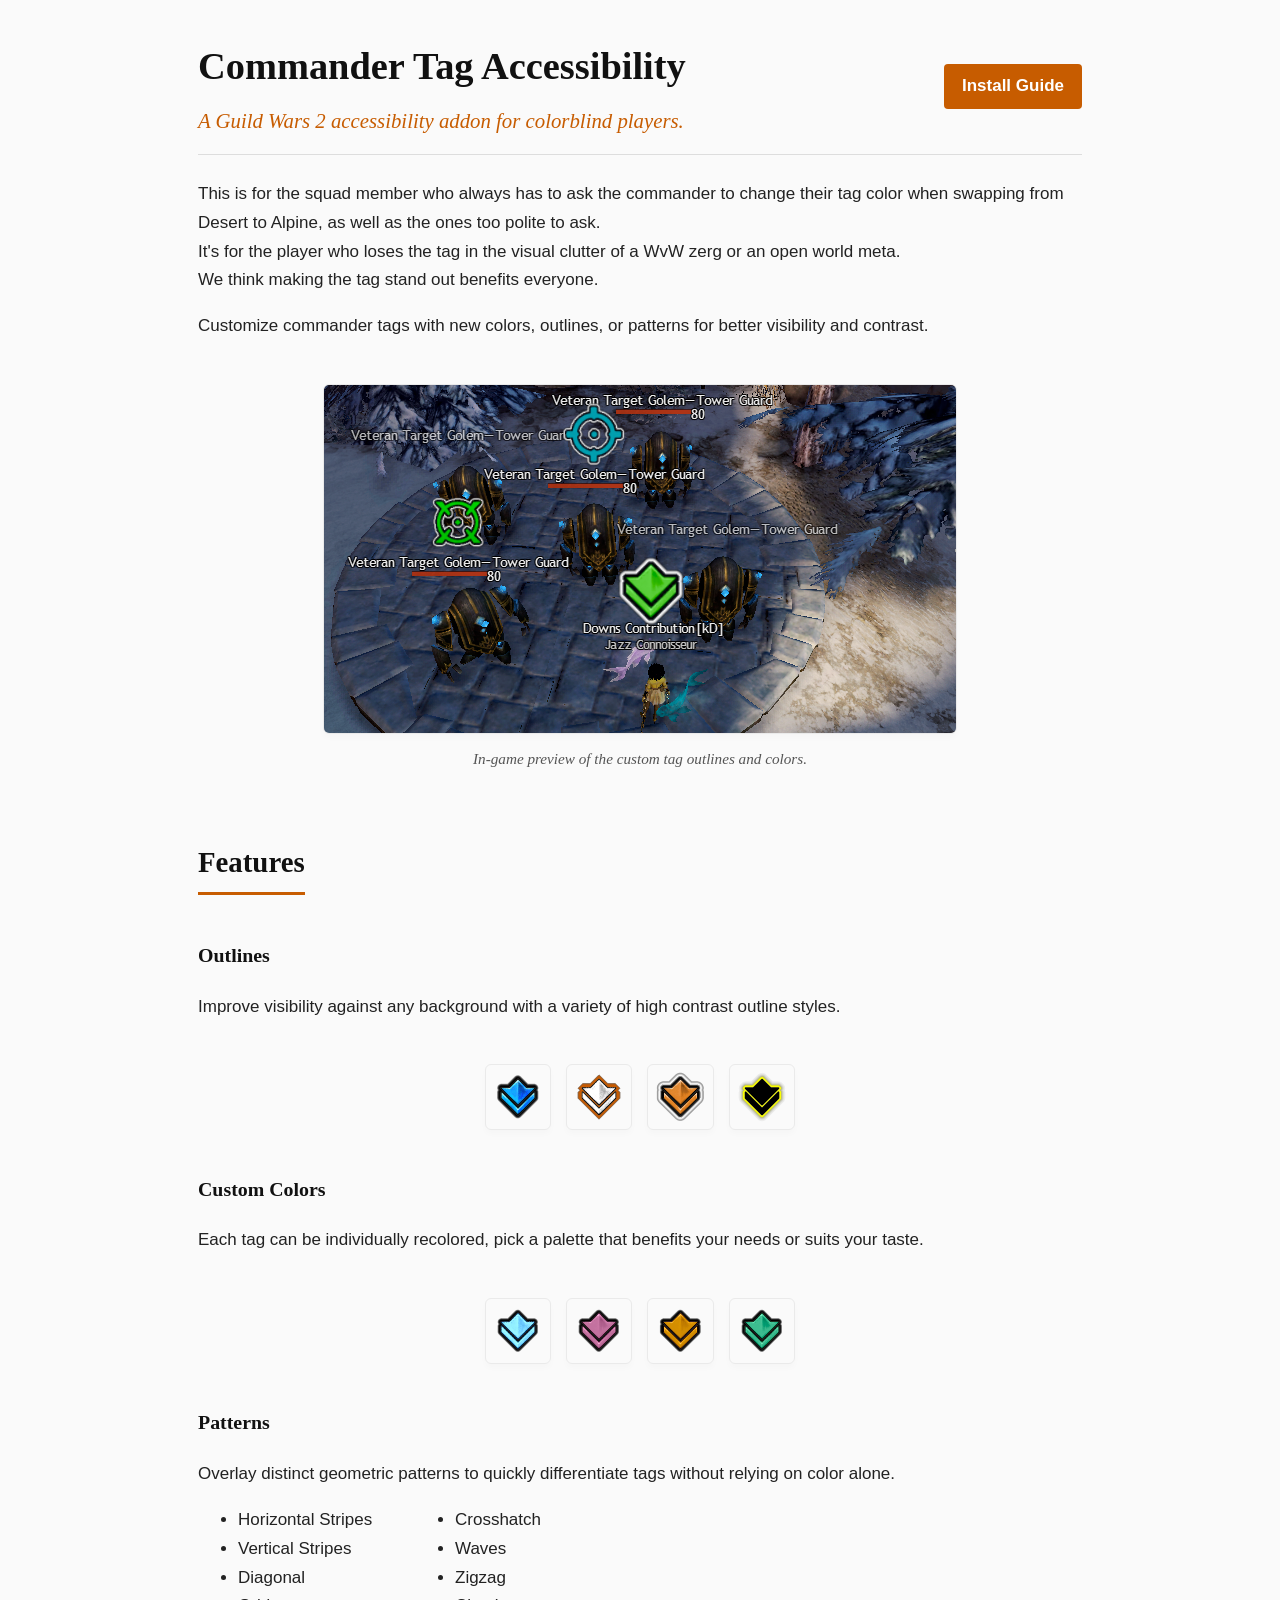
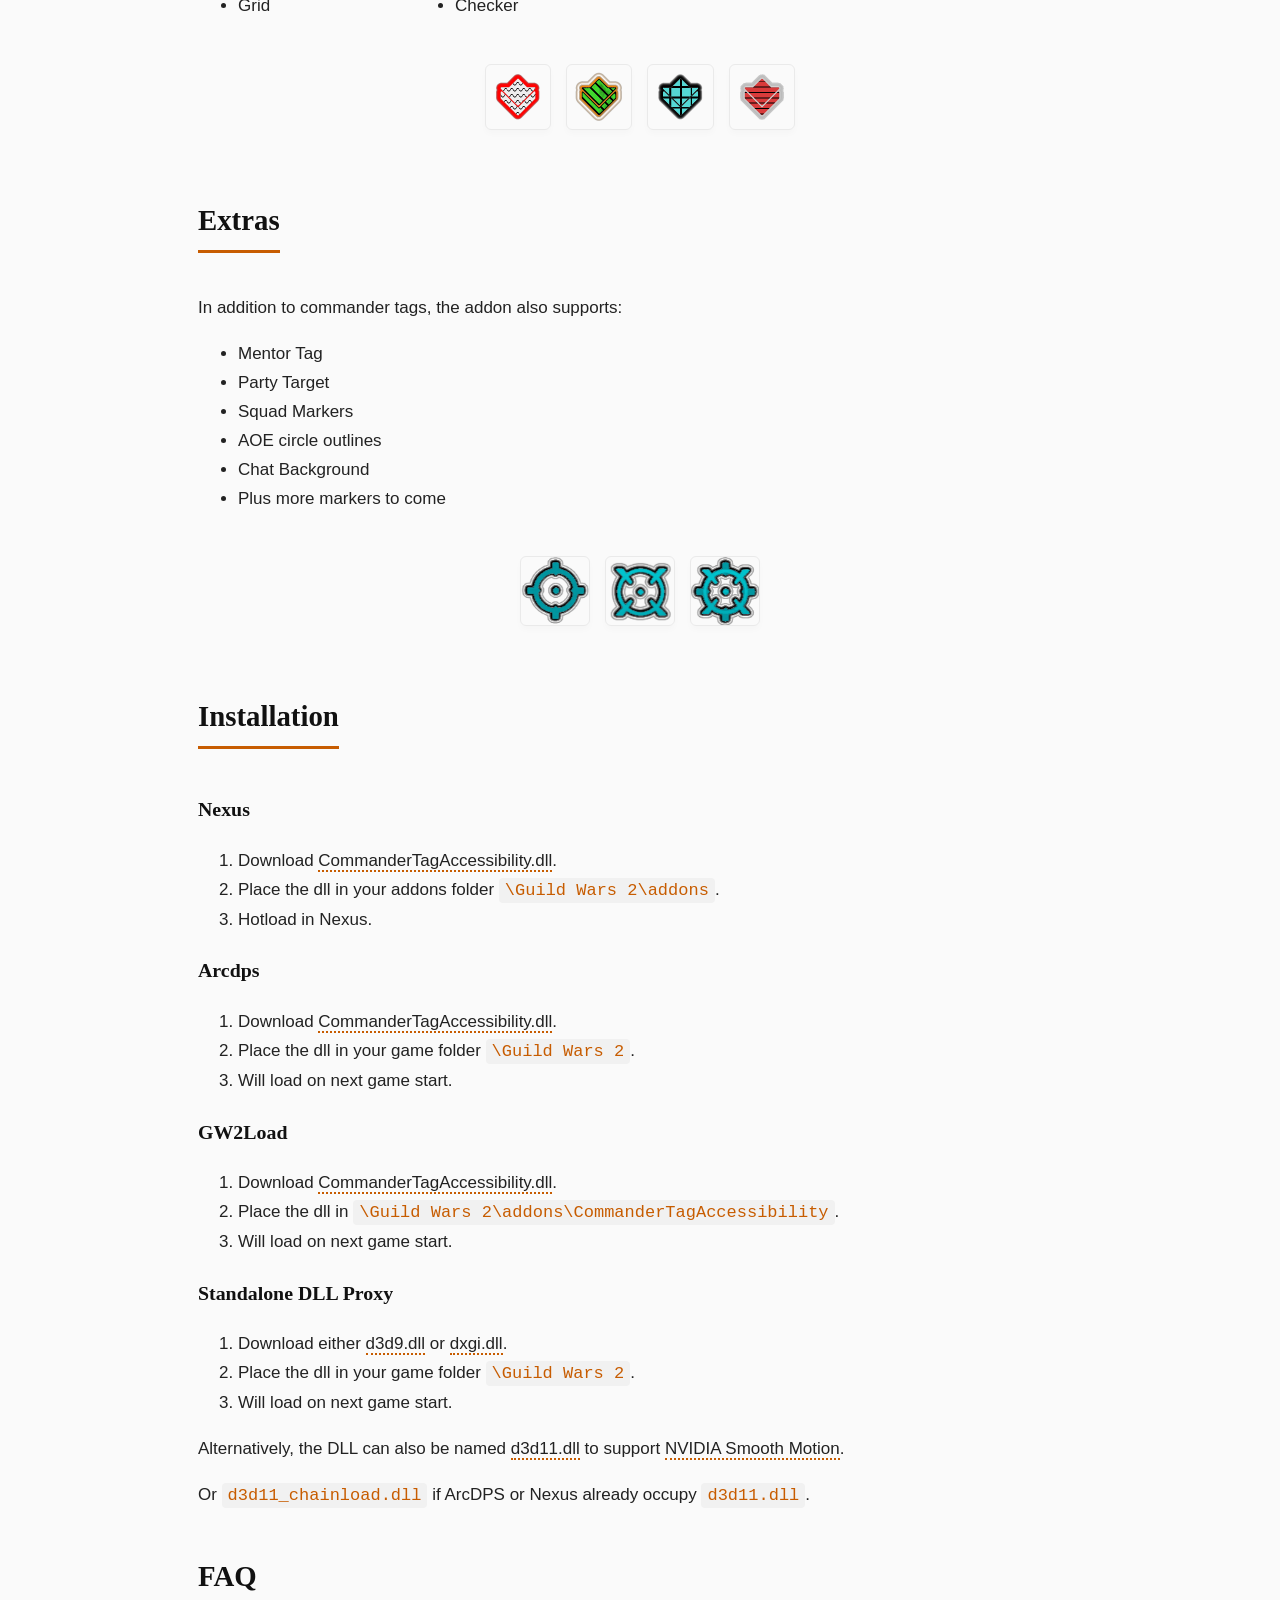
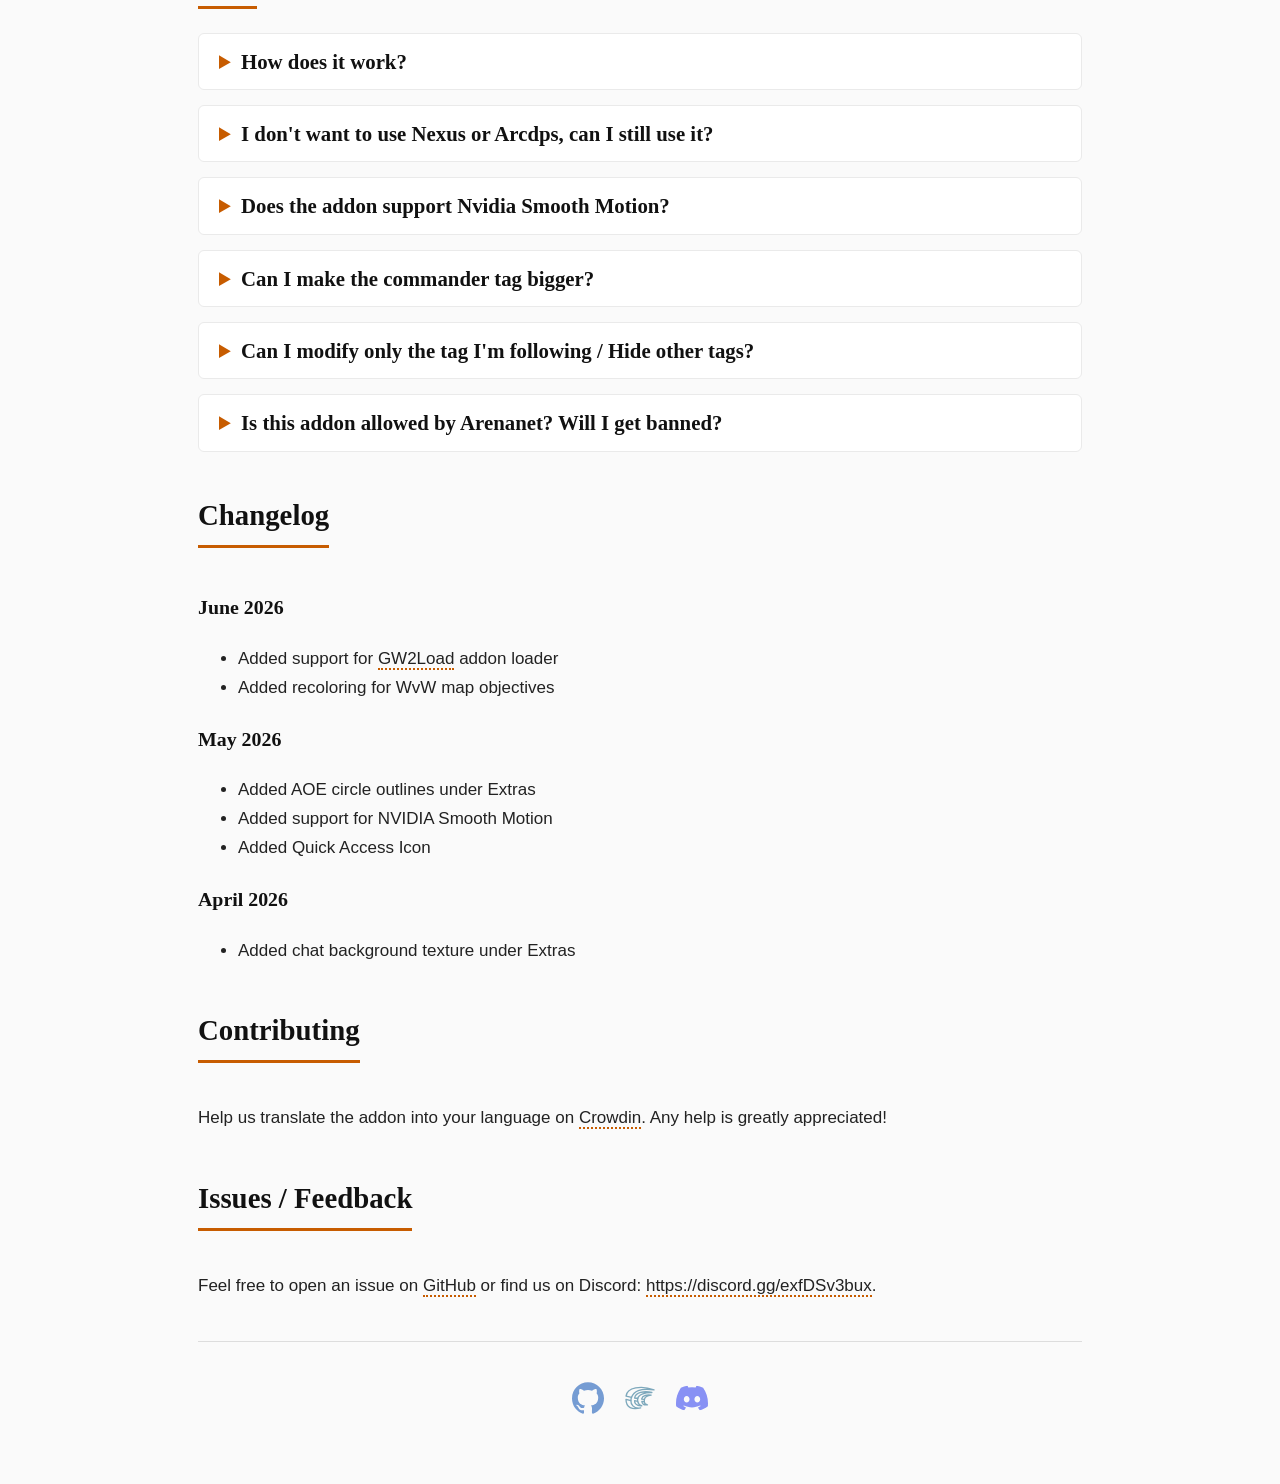
==== website/index.html @ 1c5bfb93 "Move website files to subdirectory" ====
<!DOCTYPE html>
<html lang="en">

<head>
    <meta charset="UTF-8">
    <meta name="viewport" content="width=device-width, initial-scale=1.0">
    <title>Commander Tag Accessibility – Guild Wars 2 Colorblind Addon</title>
    <meta name="description"
        content="Commander Tag Accessibility is a free Guild Wars 2 addon for colorblind players. Change the color, add outlines, or patterns to commander tags to improve visibility.">

    <!-- Open Graph / Facebook -->
    <meta property="og:type" content="website">
    <meta property="og:url" content="https://cta-addon.org/">
    <meta property="og:site_name" content="Commander Tag Accessibility">
    <meta property="og:title" content="Commander Tag Accessibility">
    <meta property="og:description"
        content="Change the color, add an outline or pattern to Guild Wars 2 commander tags to improve visibility for colorblind players.">
    <meta property="og:image" content="https://cta-addon.org/cta-example.png">
    <meta property="og:image:width" content="1200">
    <meta property="og:image:height" content="630">
    <meta property="og:locale" content="en_US">

    <!-- Search Engine Crawlers -->
    <meta name="robots" content="index, follow">
    <meta name="googlebot" content="index, follow, max-snippet:-1, max-image-preview:large, max-video-preview:-1">
    <meta name="bingbot" content="index, follow, max-snippet:-1, max-image-preview:large, max-video-preview:-1">

    <!-- Mobile Web App Settings -->
    <meta name="HandheldFriendly" content="True">
    <meta name="mobile-web-app-capable" content="yes">
    <meta name="apple-mobile-web-app-capable" content="yes">

    <!-- Twitter / Discord Large Image -->
    <meta name="twitter:card" content="summary_large_image">
    <meta property="twitter:domain" content="cta-addon.org">
    <meta property="twitter:url" content="https://cta-addon.org/">
    <meta name="twitter:title" content="Commander Tag Accessibility">
    <meta name="twitter:description"
        content="Change the color, add an outline or pattern to Guild Wars 2 commander tags to improve visibility for colorblind players.">
    <meta name="twitter:image" content="https://cta-addon.org/cta-example.png">
    <link rel="icon" type="image/png" sizes="32x32" href="/favicon-32x32.png">
    <link rel="icon" type="image/png" sizes="192x192" href="/android-icon-192x192.png">
    <link rel="apple-touch-icon" href="/apple-icon-180x180.png">
    <link rel="manifest" href="/manifest.json">
    <link rel="canonical" href="https://cta-addon.org/">
    <meta name="theme-color" content="#ff9900">
    <meta name="author" content="Jake Greygoose">

    <link href="style.css?v=7" rel="stylesheet" type="text/css" media="all">
</head>

<body>

    <header class="site-header">
        <div class="header-titles">
            <h1 style="margin-bottom: 0;">Commander Tag Accessibility</h1>
            <p class="subtitle" style="margin-bottom: 0;">A Guild Wars 2 accessibility addon for colorblind players.</p>
        </div>
        <nav class="header-nav">
            <a href="#installation" class="install-button" style="margin-top: 0;">Install Guide</a>
        </nav>
    </header>

    <main>



        <p>This is for the squad member who always has to ask the commander to change their tag color when swapping from
            Desert to Alpine, as well as the ones too polite to ask.<br>
            It's for the player who loses the tag in the visual clutter of a WvW zerg or an open world meta.<br>
            We think making the tag stand out benefits everyone.</p>

        <p>Customize commander tags with new colors, outlines, or patterns for better visibility and contrast.</p>

        <figure>
            <img src="cta-example.png"
                alt="A preview of the modified commander tags featuring outlines and custom colors." loading="lazy">
            <figcaption>In-game preview of the custom tag outlines and colors.</figcaption>
        </figure>

        <h2>Features</h2>

        <h3>Outlines</h3>
        <p>Improve visibility against any background with a variety of high contrast outline styles.</p>
        <div class="outline-preview-row">
            <img src="tag-outline.png" alt="Guild Wars 2 commander tag with a soft outline effect" loading="lazy">
            <img src="tag-sharp-outline.png" alt="Guild Wars 2 commander tag with a sharp outline effect"
                loading="lazy">
            <img src="tag-double-outline.png" alt="Guild Wars 2 commander tag with a double outline effect"
                loading="lazy">
            <img src="tag-glow-outline.png" alt="Guild Wars 2 commander tag with a glow outline effect" loading="lazy">
        </div>

        <h3>Custom Colors</h3>
        <p>Each tag can be individually recolored, pick a palette that benefits your needs or suits your taste.</p>
        <div class="recolor-preview-row">
            <img src="tag-recolor-cyan.png" alt="Guild Wars 2 commander tag recolored cyan" loading="lazy">
            <img src="tag-recolor-pink.png" alt="Guild Wars 2 commander tag recolored pink" loading="lazy">
            <img src="tag-recolor-orange.png" alt="Guild Wars 2 commander tag recolored orange" loading="lazy">
            <img src="tag-recolor-green.png" alt="Guild Wars 2 commander tag recolored green" loading="lazy">
        </div>

        <h3>Patterns</h3>
        <p>Overlay distinct geometric patterns to quickly differentiate tags without relying on color alone.</p>
        <ul class="pattern-list">
            <li>Horizontal Stripes</li>
            <li>Vertical Stripes</li>
            <li>Diagonal</li>
            <li>Grid</li>
            <li>Crosshatch</li>
            <li>Waves</li>
            <li>Zigzag</li>
            <li>Checker</li>
        </ul>
        <div class="pattern-preview-row">
            <img src="tag-pattern-waves.png" alt="Guild Wars 2 commander tag with a waves pattern effect"
                loading="lazy">
            <img src="tag-pattern-diagonal.png" alt="Guild Wars 2 commander tag with a diagonal pattern effect"
                loading="lazy">
            <img src="tag-pattern-crosshatch.png" alt="Guild Wars 2 commander tag with a crosshatch pattern effect"
                loading="lazy">
            <img src="tag-pattern-horizontal.png" alt="Guild Wars 2 commander tag with a horizontal pattern effect"
                loading="lazy">
        </div>


        <h2>Extras</h2>
        <p>In addition to commander tags, the addon also supports:</p>
        <ul>
            <li>Mentor Tag</li>
            <li>Party Target</li>
            <li>Squad Markers</li>
            <li>AOE circle outlines</li>
            <li>Chat Background</li>
            <li>Plus more markers to come</li>
        </ul>

        <div class="preview-row">
            <img src="target.png" alt="Target marker preview" loading="lazy">
            <img src="personal_target.png" alt="Personal target preview" loading="lazy">
            <img src="combined_target.png" alt="Combined target preview" loading="lazy">
        </div>

        <h2 id="installation">Installation</h2>

        <h3>Nexus</h3>
        <ol>
            <li>Download <a
                    href="https://download.cta-addon.org/CommanderTagAccessibility.dll">CommanderTagAccessibility.dll</a>.
            </li>
            <li>Place the dll in your addons folder <code>\Guild Wars 2\addons</code>.</li>
            <li>Hotload in Nexus.</li>
        </ol>

        <h3>Arcdps</h3>
        <ol>
            <li>Download <a
                    href="https://download.cta-addon.org/CommanderTagAccessibility.dll">CommanderTagAccessibility.dll</a>.
            </li>
            <li>Place the dll in your game folder <code>\Guild Wars 2</code>.</li>
            <li>Will load on next game start.</li>
        </ol>

        <h3>GW2Load</h3>
        <ol>
            <li>Download <a
                    href="https://download.cta-addon.org/CommanderTagAccessibility.dll">CommanderTagAccessibility.dll</a>.
            </li>
            <li>Place the dll in <code>\Guild Wars 2\addons\CommanderTagAccessibility</code>.</li>
            <li>Will load on next game start.</li>
        </ol>

        <h3 id="standalone-dll-proxy">Standalone DLL Proxy</h3>
        <ol>
            <li>Download either <a href="https://download.cta-addon.org/d3d9.dll">d3d9.dll</a> or <a
                    href="https://download.cta-addon.org/dxgi.dll">dxgi.dll</a>.</li>
            <li>Place the dll in your game folder <code>\Guild Wars 2</code>.</li>
            <li>Will load on next game start.</li>
        </ol>
        <p>Alternatively, the DLL can also be named <a href="https://download.cta-addon.org/d3d11.dll">d3d11.dll</a> to
            support <a
                href="https://nvidia.custhelp.com/app/answers/detail/a_id/5621/~/enabling-smooth-motion-in-nvidia-app"
                target="_blank" rel="noopener noreferrer">NVIDIA Smooth Motion</a>.</p>
        <p>Or <code>d3d11_chainload.dll</code> if ArcDPS or Nexus already occupy <code>d3d11.dll</code>.</p>

        <h2>FAQ</h2>

        <details id="faq-how-does-it-work">
            <summary>
                <span style="display: inline-block;">How does it work?</span>
            </summary>
            <p style="margin-top: 10px;">CTA is a texture mod, that hooks <code>PSSetShaderResource()</code> in order to
                modify specific game textures.</p>
            <p style="margin-top: 10px;">Because it doesn't otherwise hook the game's memory it won't break between
                patches.</p>
            <figure>
                <a href="#settings-lightbox" class="lightbox-trigger"
                    aria-label="Enlarge settings interface screenshot">
                    <img src="cta-settings-ui.png" alt="In-game settings user interface for Commander Tag Accessibility"
                        loading="lazy">
                </a>
                <figcaption>In-game settings user interface. Click to enlarge.</figcaption>
            </figure>

            <div id="settings-lightbox" class="lightbox">
                <a href="#faq-how-does-it-work" class="lightbox-backdrop" aria-label="Close lightbox"></a>
                <div class="lightbox-content-container">
                    <img src="cta-settings-ui.png"
                        alt="In-game settings user interface for Commander Tag Accessibility">
                    <a href="#faq-how-does-it-work" class="lightbox-close-btn" aria-label="Close">&times;</a>
                </div>
            </div>
        </details>

        <details id="faq-standalone-proxy">
            <summary>
                <span style="display: inline-block;">I don't want to use Nexus or Arcdps, can I still use it?</span>
            </summary>
            <p style="margin-top: 10px;">Yes, follow the <a href="#standalone-dll-proxy">Standalone DLL Proxy</a>
                installation instructions.</p>
            <p style="margin-top: 10px;">We aim to support all the popular addon loaders, CTA also works great
                standalone.
                You can switch loading method at any time without losing your settings.</p>
        </details>

        <details id="faq-smooth-motion">
            <summary>
                <span style="display: inline-block;">Does the addon support Nvidia Smooth Motion?</span>
            </summary>
            <p style="margin-top: 10px;"><a
                    href="https://nvidia.custhelp.com/app/answers/detail/a_id/5621/~/enabling-smooth-motion-in-nvidia-app"
                    target="_blank" rel="noopener noreferrer">NVIDIA Smooth Motion</a> works great with Guild Wars 2,
                however it isn't widely used because it is incompatible with both ArcDPS &amp; Nexus.</p>
            <p style="margin-top: 10px;">By loading CTA as <code>d3d11.dll</code> or <code>d3d11_chainload.dll</code>,
                we can enable NVIDIA Smooth Motion for this addon while also chainloading ArcDPS &amp; Nexus to make
                them compatible.</p>
        </details>

        <details id="faq-increase-size">
            <summary>
                <span style="display: inline-block;">Can I make the commander tag bigger?</span>
            </summary>
            <p style="margin-top: 10px;">The addon allows for a 30% increase in size, it isn't possible to go any larger
                as the game doesn't allocate enough space for it.</p>
            <figure>
                <img src="quad-1.3-scale.png" alt="Texture scaled to 1.3x the original size." loading="lazy">
                <figcaption>Texture scaled to 1.3x the original size.</figcaption>
            </figure>
            <p style="margin-top: 10px;">The tag size is further determined by in-game UI size and DPI scaling.</p>
        </details>

        <details id="faq-only-followed-tag">
            <summary>
                <span style="display: inline-block;">Can I modify only the tag I'm following / Hide other tags?</span>
            </summary>
            <p style="margin-top: 10px;">No, all instances of each texture are replaced.</p>
        </details>

        <details id="faq-ban-risk">
            <summary>
                <span style="display: inline-block;">Is this addon allowed by Arenanet? Will I get banned?</span>
            </summary>
            <p style="margin-top: 10px;">Please carefully read ArenaNet's <a
                    href="https://help.guildwars2.com/hc/en-us/articles/360013625034-Policy-Third-Party-Programs"
                    target="_blank" rel="noopener noreferrer">Third-Party Programs Policy</a>, especially note the
                following statements:</p>
            <blockquote
                style="margin: 15px 0 0 0; padding: 0.5em 1em; border-left-width: 4px; box-shadow: none; font-size: 0.95em;">
                Note: ArenaNet does not review, approve, or endorse any third-party program. Each use of such a program
                is made at the account holder’s own risk.
            </blockquote>
            <blockquote
                style="margin: 10px 0 0 0; padding: 0.5em 1em; border-left-width: 4px; box-shadow: none; font-size: 0.95em;">
                ...we are aware that some utilities help players without affecting others; that is, they do not give
                one player an advantage over another. While, in general, we will not take action on an account for the
                use of such a utility program or modification, action is subject to ArenaNet’s discretion. You use any
                third-party program at your own risk.
            </blockquote>
            <p style="margin-top: 15px;">Use of any third-party software with Guild Wars 2 is at your own risk.</p>
            <p style="margin-top: 10px;">We have taken great care not to add anything that might be considered a
                competitive advantage (like highlighting specific buffs). We also decided not to allow users to set
                custom textures, seek to add art of our own, or allow swapping the regular tag for the cat tag, as we
                don't want to trivialise existing in-game achievements or disrupt potential for future unlocks or
                purchases.</p>
        </details>

        <h2>Changelog</h2>

        <h3>June 2026</h3>
        <ul>
            <li>Added support for <a href="https://github.com/gw2load/GW2Load" target="_blank"
                    rel="noopener noreferrer">GW2Load</a> addon loader</li>
            <li>Added recoloring for WvW map objectives</li>
        </ul>

        <h3>May 2026</h3>
        <ul>
            <li>Added AOE circle outlines under Extras</li>
            <li>Added support for NVIDIA Smooth Motion</li>
            <li>Added Quick Access Icon</li>
        </ul>

        <h3>April 2026</h3>
        <ul>
            <li>Added chat background texture under Extras</li>
        </ul>

        <h2>Contributing</h2>
        <p>Help us translate the addon into your language on <a
                href="https://crowdin.com/project/commander-tag-accessibility" target="_blank"
                rel="noopener noreferrer">Crowdin</a>. Any help is greatly appreciated!</p>


        <h2>Issues / Feedback</h2>
        <p>Feel free to open an issue on <a
                href="https://github.com/jake-greygoose/Commander-Tag-Accessibility-releases/issues" target="_blank"
                rel="noopener noreferrer">GitHub</a> or find us on Discord: <a href="https://discord.gg/exfDSv3bux"
                target="_blank" rel="noopener noreferrer">https://discord.gg/exfDSv3bux</a>.</p>

    </main>

    <footer>
        <a href="https://github.com/jake-greygoose/Commander-Tag-Accessibility-releases" target="_blank"
            rel="noopener noreferrer" class="footer-link" aria-label="GitHub Repository">
            <img src="github.svg" alt="GitHub" width="32" height="32">
        </a>
        <a href="https://crowdin.com/project/commander-tag-accessibility" target="_blank" rel="noopener noreferrer"
            class="footer-link" aria-label="Translate on Crowdin">
            <img src="crowdin.svg" alt="Crowdin" width="32" height="32">
        </a>
        <a href="https://discord.gg/exfDSv3bux" target="_blank" rel="noopener noreferrer" class="footer-link"
            aria-label="Join our Discord">
            <img src="discord.svg" alt="Discord" width="32" height="32">
        </a>
    </footer>

</body>

<script type="application/ld+json">
{
  "@context": "https://schema.org",
  "@type": "SoftwareApplication",
  "name": "Commander Tag Accessibility",
  "url": "https://cta-addon.org/",
  "author": {
    "@type": "Person",
    "name": "Jake Greygoose",
    "url": "https://github.com/jake-greygoose"
  },
  "description": "A free Guild Wars 2 addon for colorblind players. Change the color, add outlines or patterns to commander tags by modifying the texture for better accessibility and visibility.",
  "applicationCategory": "GameApplication",
  "operatingSystem": "Windows",
  "keywords": "Guild Wars 2, GW2, commander tag, accessibility, colorblind, CVD, addon, texture, visibility",
  "offers": {
    "@type": "Offer",
    "price": "0",
    "priceCurrency": "USD"
  }
}
</script>

<script type="application/ld+json">
{
  "@context": "https://schema.org",
  "@type": "FAQPage",
  "mainEntity": [
    {
      "@type": "Question",
      "name": "How does it work?",
      "acceptedAnswer": {
        "@type": "Answer",
        "text": "CTA is a texture mod, that hooks PSSetShaderResource() in order to modify specific game textures. Because it doesn't otherwise hook the game's memory it won't break between patches."
      }
    },
    {
      "@type": "Question",
      "name": "I don't want to use Nexus, Arcdps or GW2Load, can I still use Commander Tag Accessibility?",
      "acceptedAnswer": {
        "@type": "Answer",
        "text": "Yes, follow the Standalone DLL Proxy installation instructions. We aim to support all the popular addon loaders, CTA also works great standalone. You can switch loading method at any time without losing your settings."
      }
    },
    {
      "@type": "Question",
      "name": "Does the addon support Nvidia Smooth Motion?",
      "acceptedAnswer": {
        "@type": "Answer",
        "text": "Nvidia Smooth Motion works great with Guild Wars 2, however it isn't widely used because it is incompatible with both ArcDPS & Nexus. By loading CTA as d3d11.dll or d3d11_chainload.dll, we can enable NVIDIA Smooth Motion for this addon while also chainloading ArcDPS & Nexus to make them compatible."
      }
    },
    {
      "@type": "Question",
      "name": "Can I make the commander tag bigger?",
      "acceptedAnswer": {
        "@type": "Answer",
        "text": "The addon allows for a 30% increase in size. It isn't possible to go any larger as the game doesn't allocate enough space for it. The tag size is further determined by in-game UI size and DPI scaling."
      }
    },
    {
      "@type": "Question",
      "name": "Can I modify only the tag I'm following or hide other tags?",
      "acceptedAnswer": {
        "@type": "Answer",
        "text": "No, all instances of each texture are replaced."
      }
    },
    {
      "@type": "Question",
      "name": "Is Commander Tag Accessibility allowed by ArenaNet? Will I get banned?",
      "acceptedAnswer": {
        "@type": "Answer",
        "text": "Please carefully read ArenaNet's Third-Party Programs Policy, especially note the following statements. Note: ArenaNet does not review, approve, or endorse any third-party program. Each use of such a program is made at the account holder’s own risk. ...we are aware that some utilities help players without affecting others; that is, they do not give one player an advantage over another. While, in general, we will not take action on an account for the use of such a utility program or modification, action is subject to ArenaNet’s discretion. You use any third-party program at your own risk. Use of any third-party software with Guild Wars 2 is at your own risk. We have taken great care not to add anything that might be considered a competitive advantage (like highlighting specific buffs). We also decided not to allow users to set custom textures, seek to add art of our own, or allow swapping the regular tag for the cat tag, as we don't want to trivialise existing in-game achievements or disrupt potential for future unlocks or purchases."
      }
    }
  ]
}
</script>

</html>
---- website/style.css ----
/* =========================================
   BASE STYLES (LIGHT MODE DEFAULT)
   ========================================= */
:root {
  --accent-color: #c75c00;
  --accent-glow: rgba(199, 92, 0, 0.08);
}

@media (prefers-color-scheme: dark) {
  :root {
    --accent-color: #f90;
    --accent-glow: rgba(255, 153, 0, 0.08);
  }
}

.subtitle {
  font-size: 1.3rem; 
  font-family: 'Georgia', serif; 
  color: var(--accent-color); 
  margin-top: 0.2em; 
  margin-bottom: 1.5em; 
  font-style: italic;
}

@media (prefers-reduced-motion: reduce) {
  *, *::before, *::after {
    animation-duration: 0.01ms !important;
    animation-iteration-count: 1 !important;
    transition-duration: 0.01ms !important;
    scroll-behavior: auto !important;
  }
  .footer-link:hover {
    transform: none !important;
  }
}


html {
  scroll-behavior: smooth;
}

body {
  font-family: 'Inter', 'Open Sans', -apple-system, sans-serif;
  background-color: #fafafa;
  color: #222;
  margin: 2em auto;
  margin-bottom: 50px;
  max-width: 52em;
  padding: 0 1.5em;
  font-size: 17px;
  line-height: 1.7;
}

/* Editorial Serif Headings */
h1, h2, h3, h4, summary {
  font-family: 'Georgia', 'Times New Roman', serif;
  color: #111;
}

h1 { 
  font-size: 2.4rem; 
  margin-top: 0;
  margin-bottom: 0.2em; 
}

h2 { 
  font-size: 1.8rem; 
  border-bottom: 3px solid var(--accent-color); 
  display: inline-block; 
  padding-bottom: 5px; 
}

/* The var(--accent-color) Accent Links */
a:link, a:visited {
  color: #222;
  text-decoration: none;
  border-bottom: 2px dotted var(--accent-color); 
  transition: all 0.2s ease-in-out;
}

a:hover, a:active {
  color: var(--accent-color);
  border-bottom: 2px solid var(--accent-color); 
}

/* Highlight Color */
::selection {
  background-color: var(--accent-color);
  color: #fff;
}

/* Blockquotes */
blockquote {
  background: #fff;
  border-left: 6px solid var(--accent-color); 
  margin: 2em 0;
  padding: 1.2em 1.5em;
  box-shadow: 0 4px 6px rgba(0,0,0,0.02); 
  font-style: italic;
}

/* Details and Summary Cards */
details {
  background: #fff;
  border: 1px solid #eaeaea;
  padding: 10px 20px;
  margin-bottom: 15px;
  border-radius: 6px;
  transition: box-shadow 0.2s ease, border-color 0.2s ease;
}

details:hover {
  border-color: var(--accent-color);
  box-shadow: 0 4px 12px var(--accent-glow); 
}

summary {
  cursor: pointer;
  font-size: 1.3rem;
  font-weight: bold;
}

summary::marker {
  color: var(--accent-color); 
}

/* Header */
header {
  padding-bottom: 15px;
  border-bottom: 1px solid #ddd;
  margin-bottom: 25px;
  display: flex;
  justify-content: space-between;
  align-items: center;
  flex-wrap: wrap;
  gap: 15px;
}

header b {
  font-family: 'Georgia', serif;
  font-size: 1.4rem;
}

.nav-links a {
  margin-left: 20px;
  font-weight: 600;
  border-bottom: none;
  text-transform: uppercase;
  font-size: 0.85rem;
  letter-spacing: 1px;
}

.nav-links a:hover {
  color: var(--accent-color);
}

/* Code Formatting (Updated for Light Mode) */
code {
  background-color: #f1f1f1; /* Soft light gray background */
  color: var(--accent-color); /* Darker orange for better contrast on light mode */
  font-family: monospace;
  padding: 3px 6px;
  border-radius: 4px;
}

pre {
  background-color: #111;
  padding: 15px;
  border-radius: 6px;
  overflow-x: auto;
  border-left: 4px solid var(--accent-color);
}

pre code {
  color: #eee; 
  background-color: transparent;
  padding: 0;
}

/* Accessible Images & Figures */
figure {
  margin: 2.5em 0;
  padding: 0;
  display: flex;
  flex-direction: column;
  align-items: center;
}

figure img {
  max-width: 100%;
  height: auto;
  border-radius: 6px; 
  border: 1px solid #eaeaea;
  box-shadow: 0 4px 6px rgba(0,0,0,0.02);
}

figcaption {
  margin-top: 0.8em;
  font-size: 0.95rem;
  color: #555;
  font-style: italic;
  text-align: center;
  font-family: 'Georgia', 'Times New Roman', serif;
  max-width: 80%;
}

.pattern-list {
  column-count: 2;
  column-gap: 2em;
  max-width: 400px;
}

.outline-preview-row, .pattern-preview-row, .recolor-preview-row, .preview-row {
  display: flex;
  justify-content: center;
  gap: 15px;
  margin: 2.5em auto;
  max-width: 35%;
}

.outline-preview-row img, .pattern-preview-row img, .recolor-preview-row img, .preview-row img {
  flex: 0 1 22%;
  min-width: 0;
  height: auto;
  border-radius: 6px; 
  border: 1px solid #eaeaea;
  box-shadow: 0 4px 6px rgba(0,0,0,0.02);
  object-fit: contain;
}


/* =========================================
   DARK MODE (TRIGGERS AUTOMATICALLY)
   ========================================= */

@media (prefers-color-scheme: dark) {
  body {
    background-color: #141414;
    color: #e0e0e0;
  }
  
  h1, h2, h3, h4, summary {
    color: #ffffff;
  }
  
  a:link, a:visited {
    color: #e0e0e0;
  }
  
  blockquote, details {
    background: #1e1e1e;
    border-color: #333;
  }
  
  header {
    border-bottom-color: #333;
  }

  code {
    background-color: #000000;
    color: var(--accent-color); /* Bright orange returns for dark mode */
  }

  pre {
    background-color: #000000;
  }
  
  figure img {
    border-color: #333;
  }
  
  figcaption {
    color: #aaa;
  }
}

/* Footer & Social Links */
footer {
  display: flex;
  justify-content: center;
  gap: 20px;
  padding: 40px 0 20px;
  margin-top: 40px;
  border-top: 1px solid #ddd;
}

@media (prefers-color-scheme: dark) {
  footer {
    border-top-color: #333;
  }
}

.footer-link {
  border-bottom: none !important;
  opacity: 0.7;
  transition: opacity 0.2s ease, transform 0.1s ease;
  display: inline-flex;
}

.footer-link:hover {
  opacity: 1;
  border-bottom: none !important;
  transform: translateY(-2px);
}

.footer-link img {
  border: none;
  box-shadow: none;
  margin: 0;
  padding: 0;
}

/* Responsive Typography for Mobile */
@media (max-width: 600px) {
  h1 {
    font-size: 1.8rem;
  }
  
  .subtitle {
    font-size: 1.1rem;
    margin-bottom: 1em;
  }
  
  header {
    padding-bottom: 10px;
    margin-bottom: 20px;
    flex-direction: column;
    align-items: flex-start;
  }
  
  .outline-preview-row, .pattern-preview-row, .recolor-preview-row, .preview-row {
    max-width: 90%;
    gap: 8px;
  }
}

.install-button {
  display: inline-block;
  margin-top: 10px;
  padding: 8px 18px;
  background-color: var(--accent-color);
  color: #fff !important;
  text-decoration: none !important;
  border-radius: 4px;
  font-weight: bold;
  border-bottom: none !important;
  transition: transform 0.1s, filter 0.2s;
  font-family: 'Inter', 'Open Sans', sans-serif;
}

.install-button:hover {
  transform: translateY(-2px);
  filter: brightness(1.1);
}

@media (prefers-color-scheme: dark) {
  .install-button {
    color: #111 !important;
  }
}

/* CSS Lightbox (No JS) */
.lightbox-trigger {
  cursor: zoom-in;
  display: block;
}

.lightbox-trigger img {
  transition: transform 0.2s ease, filter 0.2s ease;
}

.lightbox-trigger:hover img {
  transform: scale(1.01);
  filter: brightness(1.03);
}

.lightbox {
  display: none;
  position: fixed;
  z-index: 10000;
  top: 0;
  left: 0;
  width: 100%;
  height: 100%;
  align-items: center;
  justify-content: center;
}

.lightbox:target {
  display: flex;
}

/* Backdrop closes lightbox on click */
.lightbox-backdrop {
  position: absolute;
  top: 0;
  left: 0;
  width: 100%;
  height: 100%;
  background-color: rgba(0, 0, 0, 0.85);
  cursor: zoom-out;
  border-bottom: none !important;
}

.lightbox-content-container {
  position: relative;
  max-width: 90%;
  max-height: 90%;
  z-index: 10001;
}

.lightbox-content-container img {
  max-width: 100%;
  max-height: 90vh;
  display: block;
  border-radius: 6px;
  box-shadow: 0 10px 30px rgba(0, 0, 0, 0.5);
  border: 1px solid rgba(255, 255, 255, 0.1);
}

.lightbox-close-btn {
  position: absolute;
  top: 15px;
  right: 15px;
  background: rgba(0, 0, 0, 0.6);
  color: #fff !important;
  border-radius: 50%;
  width: 36px;
  height: 36px;
  display: flex;
  align-items: center;
  justify-content: center;
  font-size: 24px;
  line-height: 1;
  text-decoration: none;
  border-bottom: none !important;
  transition: background-color 0.2s, transform 0.1s;
}

.lightbox-close-btn:hover {
  background: rgba(0, 0, 0, 0.9);
  color: var(--accent-color) !important;
  transform: scale(1.05);
}
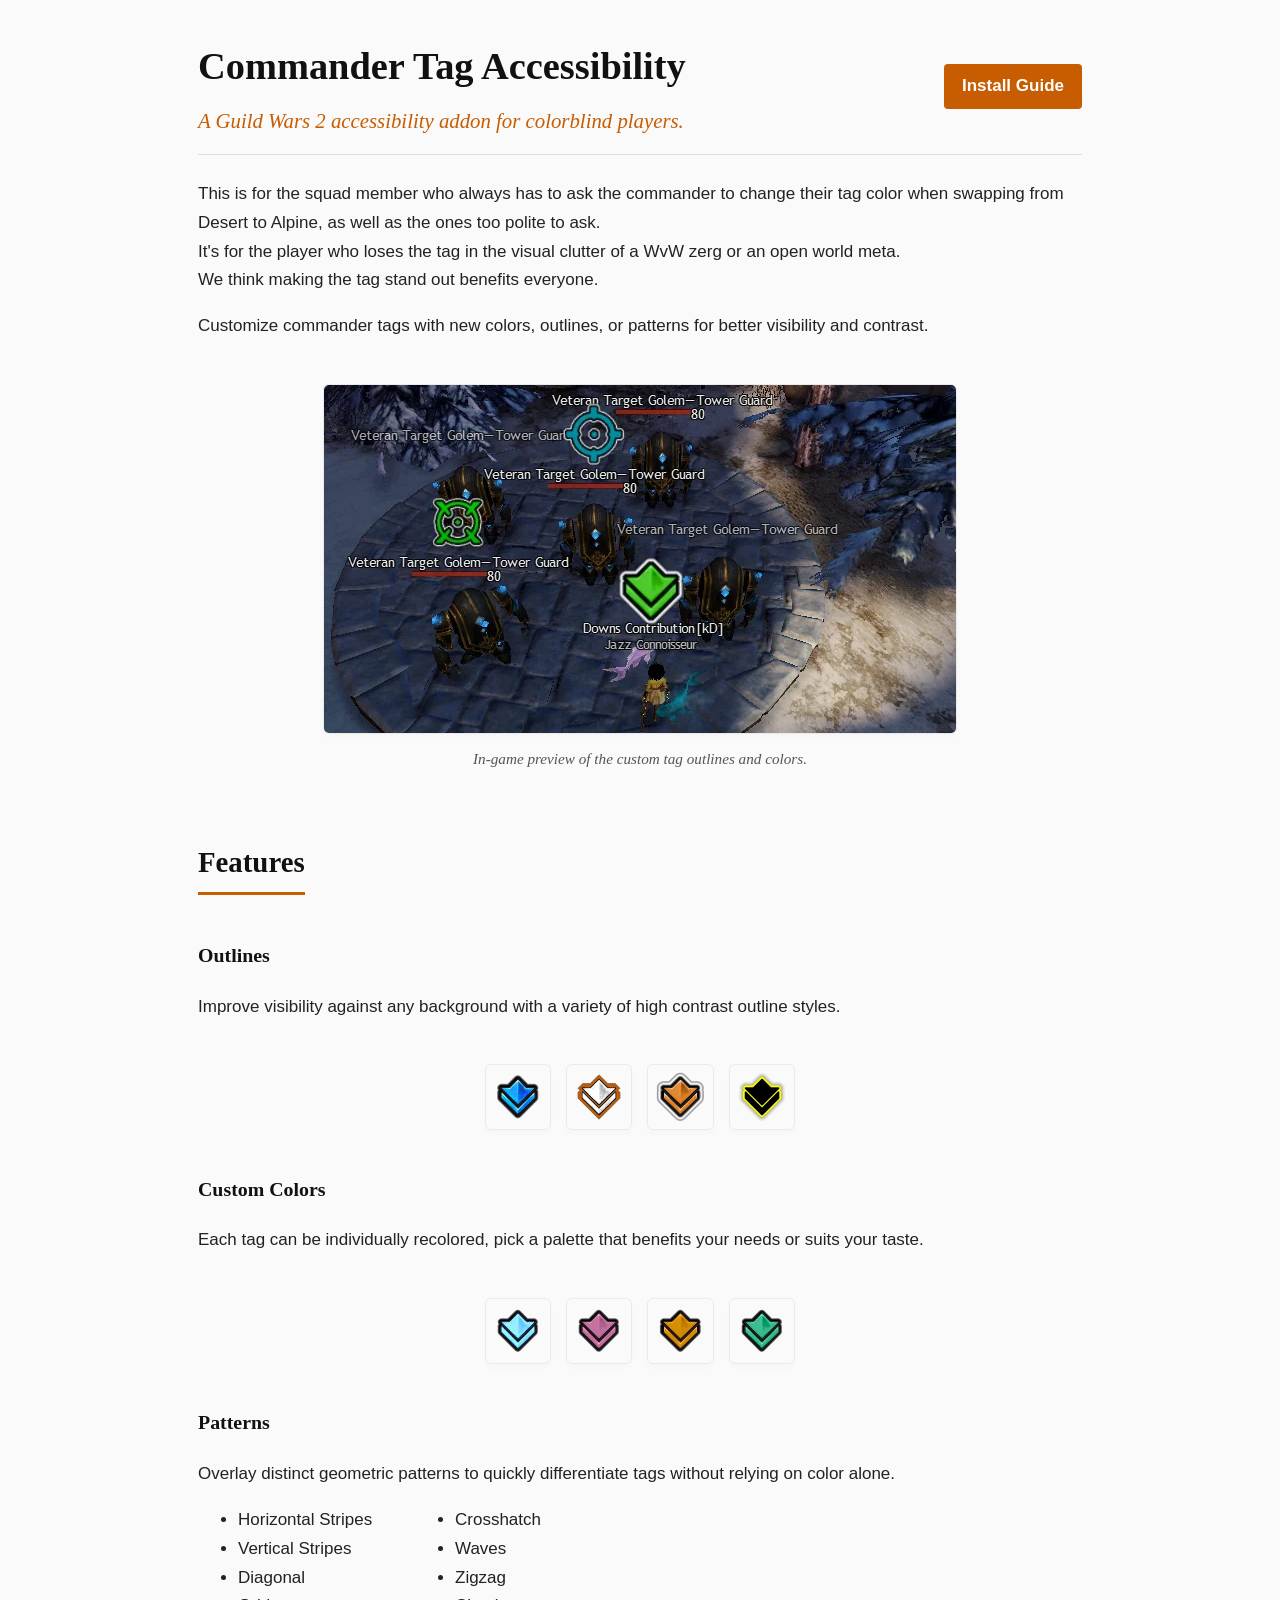
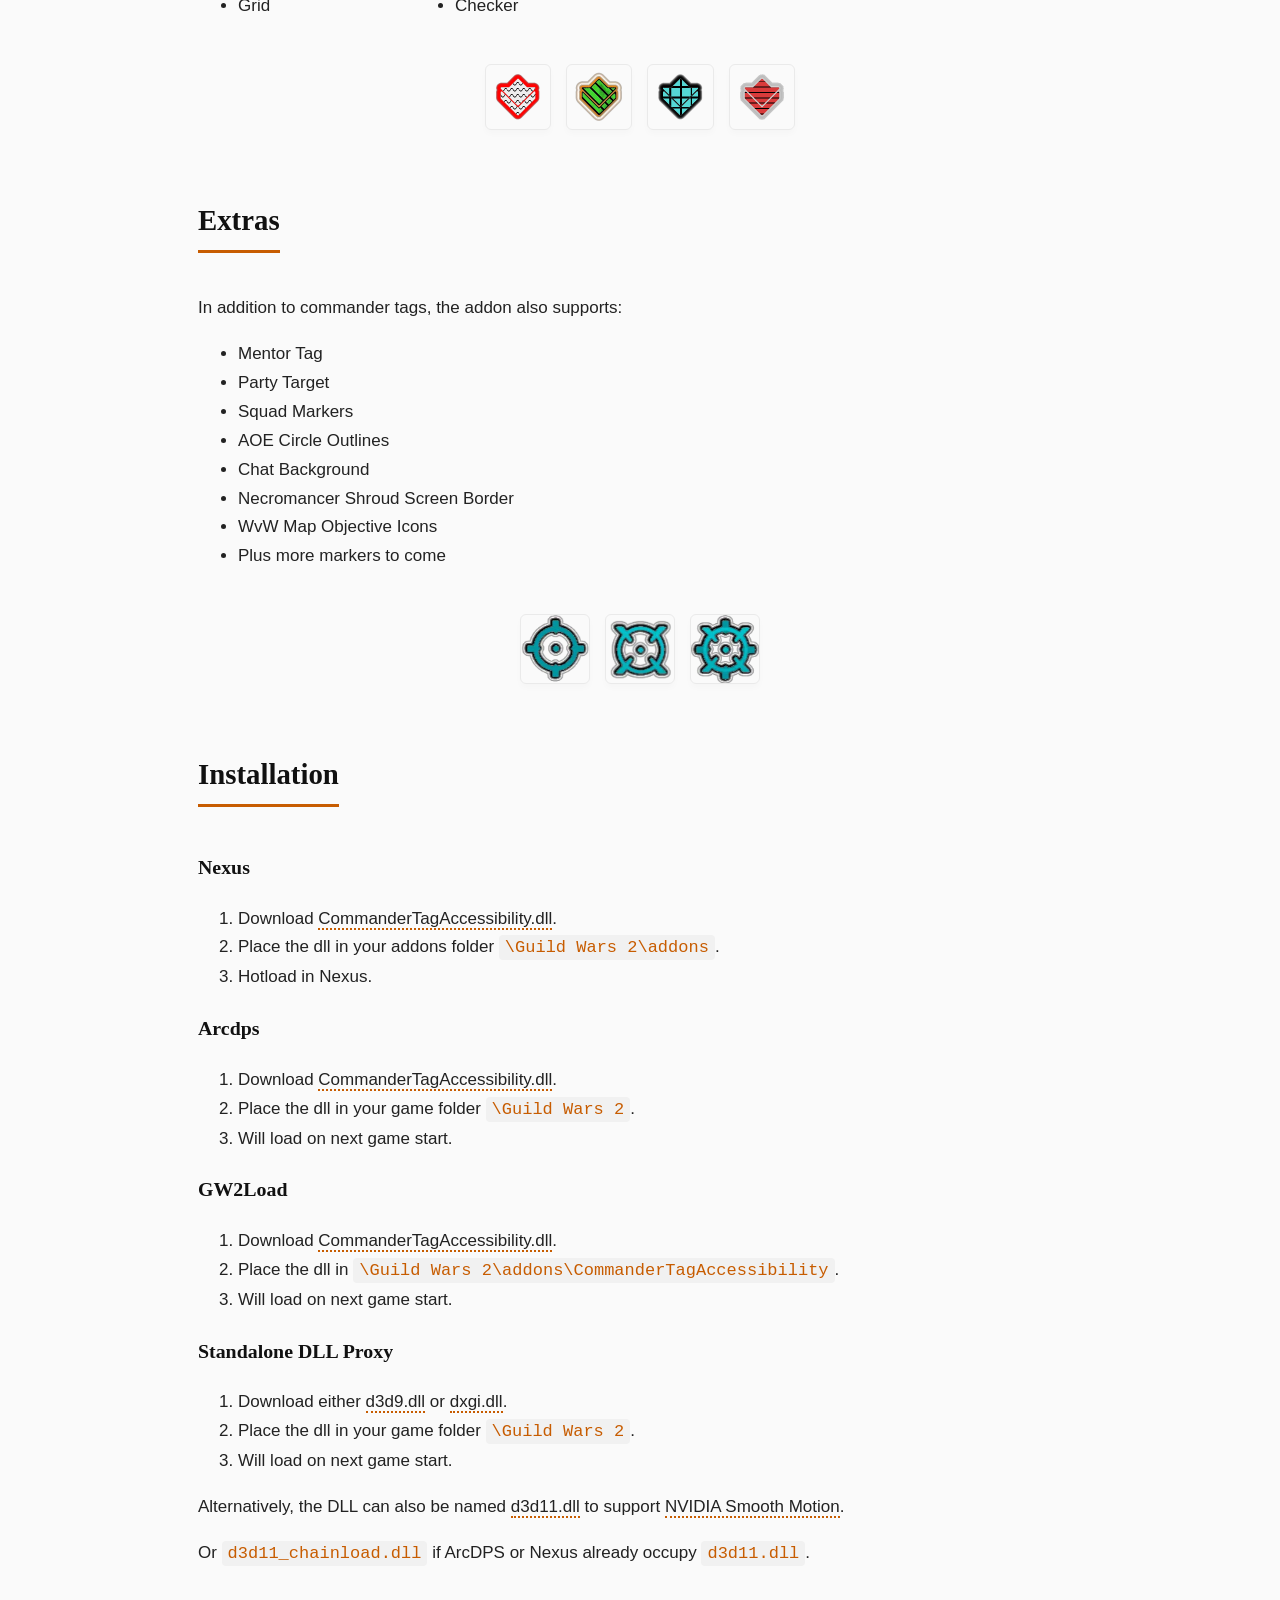
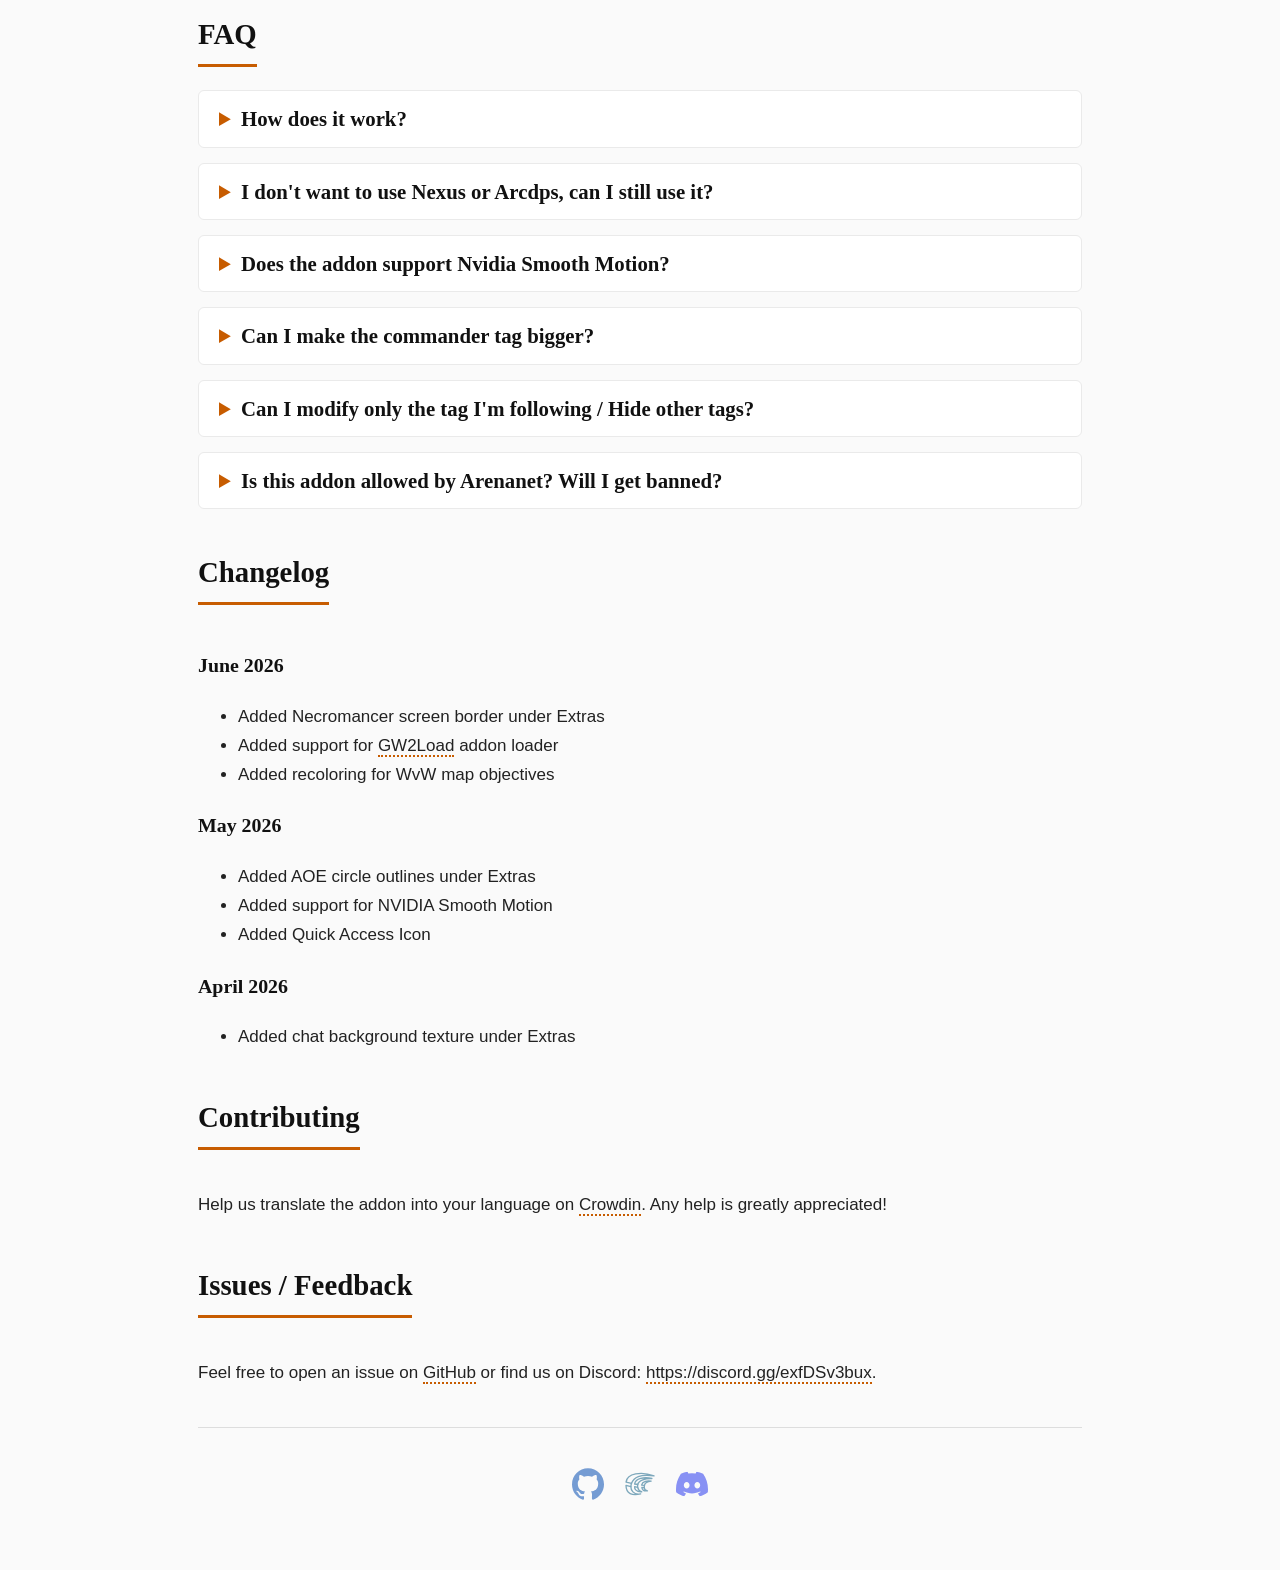
==== commit 54e835b2: "Convert to webp" ====
--- a/website/index.html
+++ b/website/index.html
@@ -73,7 +73,7 @@
         <p>Customize commander tags with new colors, outlines, or patterns for better visibility and contrast.</p>
 
         <figure>
-            <img src="cta-example.png"
+            <img src="cta-example.webp"
                 alt="A preview of the modified commander tags featuring outlines and custom colors." loading="lazy">
             <figcaption>In-game preview of the custom tag outlines and colors.</figcaption>
         </figure>
@@ -83,21 +83,21 @@
         <h3>Outlines</h3>
         <p>Improve visibility against any background with a variety of high contrast outline styles.</p>
         <div class="outline-preview-row">
-            <img src="tag-outline.png" alt="Guild Wars 2 commander tag with a soft outline effect" loading="lazy">
-            <img src="tag-sharp-outline.png" alt="Guild Wars 2 commander tag with a sharp outline effect"
-                loading="lazy">
-            <img src="tag-double-outline.png" alt="Guild Wars 2 commander tag with a double outline effect"
-                loading="lazy">
-            <img src="tag-glow-outline.png" alt="Guild Wars 2 commander tag with a glow outline effect" loading="lazy">
+            <img src="tag-outline.webp" alt="Guild Wars 2 commander tag with a soft outline effect" loading="lazy">
+            <img src="tag-sharp-outline.webp" alt="Guild Wars 2 commander tag with a sharp outline effect"
+                loading="lazy">
+            <img src="tag-double-outline.webp" alt="Guild Wars 2 commander tag with a double outline effect"
+                loading="lazy">
+            <img src="tag-glow-outline.webp" alt="Guild Wars 2 commander tag with a glow outline effect" loading="lazy">
         </div>
 
         <h3>Custom Colors</h3>
         <p>Each tag can be individually recolored, pick a palette that benefits your needs or suits your taste.</p>
         <div class="recolor-preview-row">
-            <img src="tag-recolor-cyan.png" alt="Guild Wars 2 commander tag recolored cyan" loading="lazy">
-            <img src="tag-recolor-pink.png" alt="Guild Wars 2 commander tag recolored pink" loading="lazy">
-            <img src="tag-recolor-orange.png" alt="Guild Wars 2 commander tag recolored orange" loading="lazy">
-            <img src="tag-recolor-green.png" alt="Guild Wars 2 commander tag recolored green" loading="lazy">
+            <img src="tag-recolor-cyan.webp" alt="Guild Wars 2 commander tag recolored cyan" loading="lazy">
+            <img src="tag-recolor-pink.webp" alt="Guild Wars 2 commander tag recolored pink" loading="lazy">
+            <img src="tag-recolor-orange.webp" alt="Guild Wars 2 commander tag recolored orange" loading="lazy">
+            <img src="tag-recolor-green.webp" alt="Guild Wars 2 commander tag recolored green" loading="lazy">
         </div>
 
         <h3>Patterns</h3>
@@ -113,13 +113,13 @@
             <li>Checker</li>
         </ul>
         <div class="pattern-preview-row">
-            <img src="tag-pattern-waves.png" alt="Guild Wars 2 commander tag with a waves pattern effect"
-                loading="lazy">
-            <img src="tag-pattern-diagonal.png" alt="Guild Wars 2 commander tag with a diagonal pattern effect"
-                loading="lazy">
-            <img src="tag-pattern-crosshatch.png" alt="Guild Wars 2 commander tag with a crosshatch pattern effect"
-                loading="lazy">
-            <img src="tag-pattern-horizontal.png" alt="Guild Wars 2 commander tag with a horizontal pattern effect"
+            <img src="tag-pattern-waves.webp" alt="Guild Wars 2 commander tag with a waves pattern effect"
+                loading="lazy">
+            <img src="tag-pattern-diagonal.webp" alt="Guild Wars 2 commander tag with a diagonal pattern effect"
+                loading="lazy">
+            <img src="tag-pattern-crosshatch.webp" alt="Guild Wars 2 commander tag with a crosshatch pattern effect"
+                loading="lazy">
+            <img src="tag-pattern-horizontal.webp" alt="Guild Wars 2 commander tag with a horizontal pattern effect"
                 loading="lazy">
         </div>
 
@@ -130,15 +130,17 @@
             <li>Mentor Tag</li>
             <li>Party Target</li>
             <li>Squad Markers</li>
-            <li>AOE circle outlines</li>
+            <li>AOE Circle Outlines</li>
             <li>Chat Background</li>
+            <li>Necromancer Shroud Screen Border</li>
+            <li>WvW Map Objective Icons</li>
             <li>Plus more markers to come</li>
         </ul>
 
         <div class="preview-row">
-            <img src="target.png" alt="Target marker preview" loading="lazy">
-            <img src="personal_target.png" alt="Personal target preview" loading="lazy">
-            <img src="combined_target.png" alt="Combined target preview" loading="lazy">
+            <img src="target.webp" alt="Target marker preview" loading="lazy">
+            <img src="personal_target.webp" alt="Personal target preview" loading="lazy">
+            <img src="combined_target.webp" alt="Combined target preview" loading="lazy">
         </div>
 
         <h2 id="installation">Installation</h2>
@@ -196,7 +198,7 @@
             <figure>
                 <a href="#settings-lightbox" class="lightbox-trigger"
                     aria-label="Enlarge settings interface screenshot">
-                    <img src="cta-settings-ui.png" alt="In-game settings user interface for Commander Tag Accessibility"
+                    <img src="cta-settings-ui.webp" alt="In-game settings user interface for Commander Tag Accessibility"
                         loading="lazy">
                 </a>
                 <figcaption>In-game settings user interface. Click to enlarge.</figcaption>
@@ -205,7 +207,7 @@
             <div id="settings-lightbox" class="lightbox">
                 <a href="#faq-how-does-it-work" class="lightbox-backdrop" aria-label="Close lightbox"></a>
                 <div class="lightbox-content-container">
-                    <img src="cta-settings-ui.png"
+                    <img src="cta-settings-ui.webp"
                         alt="In-game settings user interface for Commander Tag Accessibility">
                     <a href="#faq-how-does-it-work" class="lightbox-close-btn" aria-label="Close">&times;</a>
                 </div>
@@ -243,7 +245,7 @@
             <p style="margin-top: 10px;">The addon allows for a 30% increase in size, it isn't possible to go any larger
                 as the game doesn't allocate enough space for it.</p>
             <figure>
-                <img src="quad-1.3-scale.png" alt="Texture scaled to 1.3x the original size." loading="lazy">
+                <img src="quad-1.3-scale.webp" alt="Texture scaled to 1.3x the original size." loading="lazy">
                 <figcaption>Texture scaled to 1.3x the original size.</figcaption>
             </figure>
             <p style="margin-top: 10px;">The tag size is further determined by in-game UI size and DPI scaling.</p>
@@ -288,6 +290,7 @@
 
         <h3>June 2026</h3>
         <ul>
+            <li>Added Necromancer screen border under Extras</li>
             <li>Added support for <a href="https://github.com/gw2load/GW2Load" target="_blank"
                     rel="noopener noreferrer">GW2Load</a> addon loader</li>
             <li>Added recoloring for WvW map objectives</li>
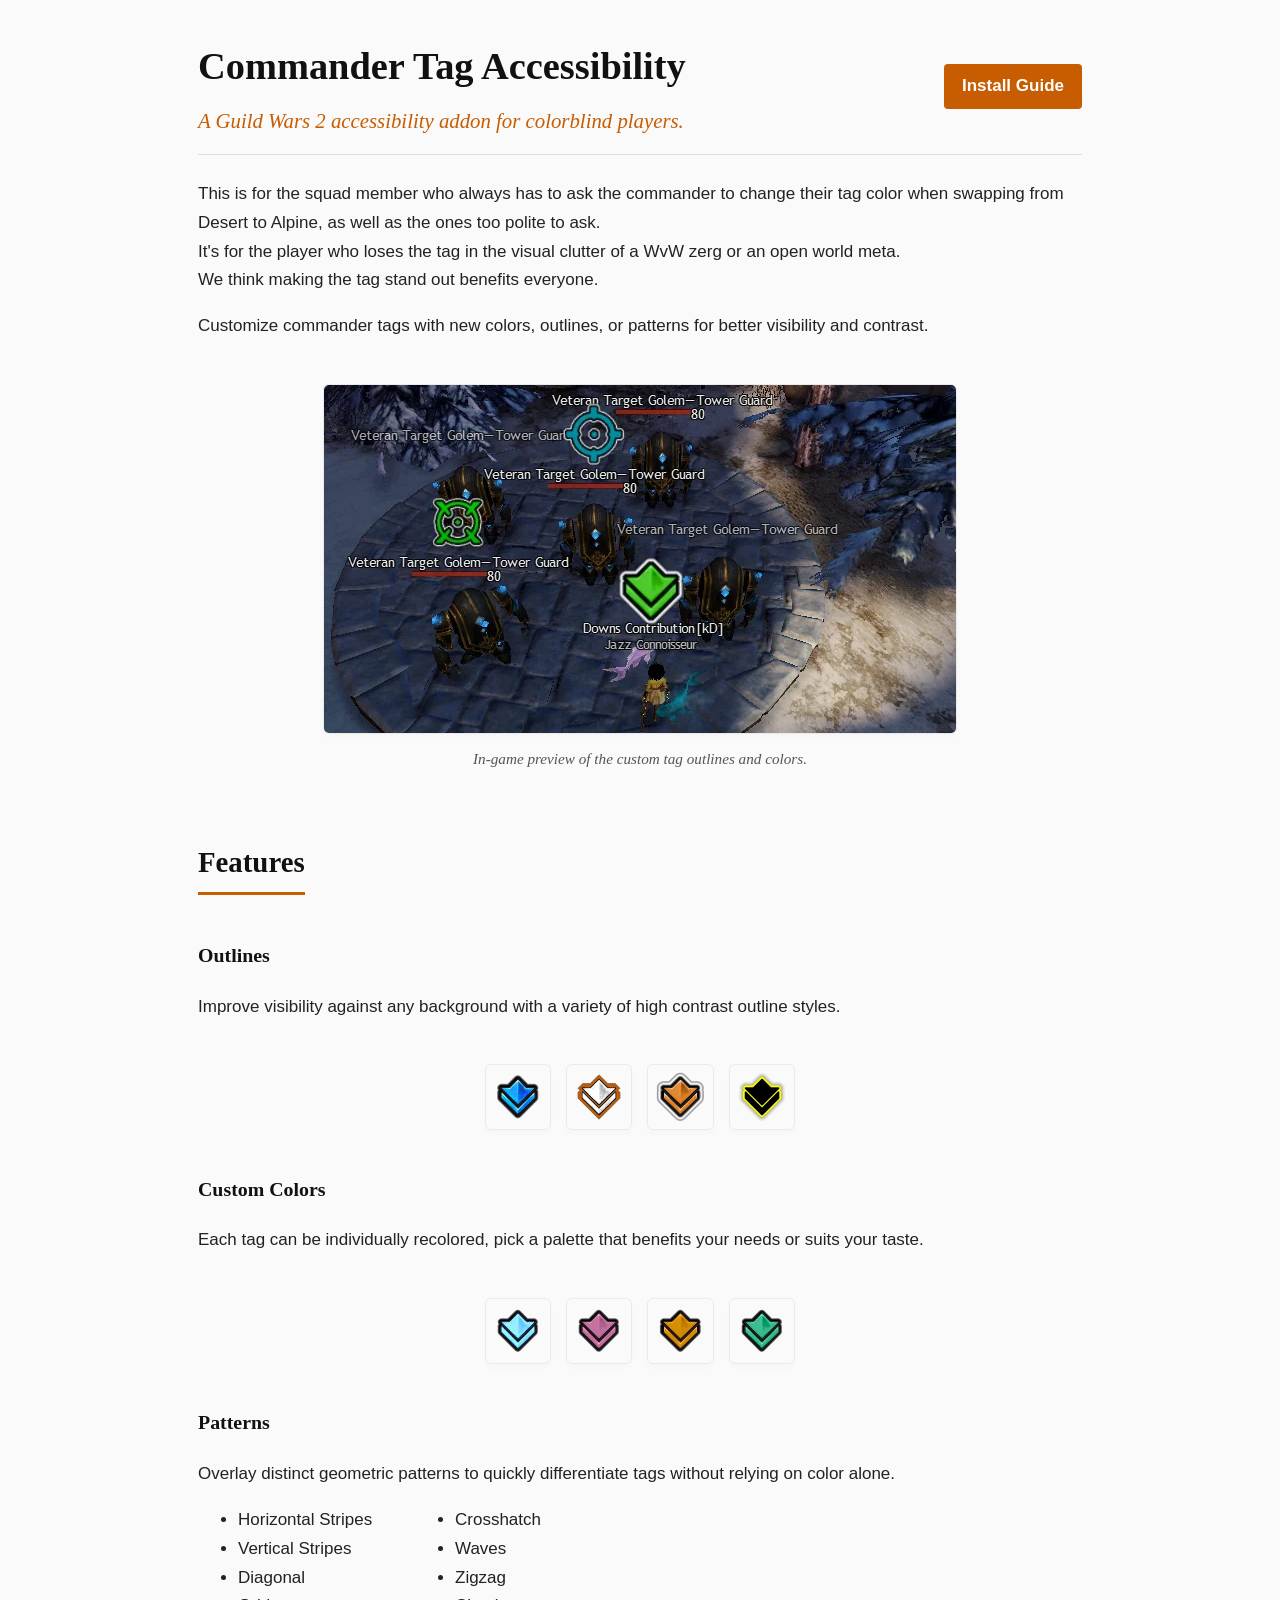
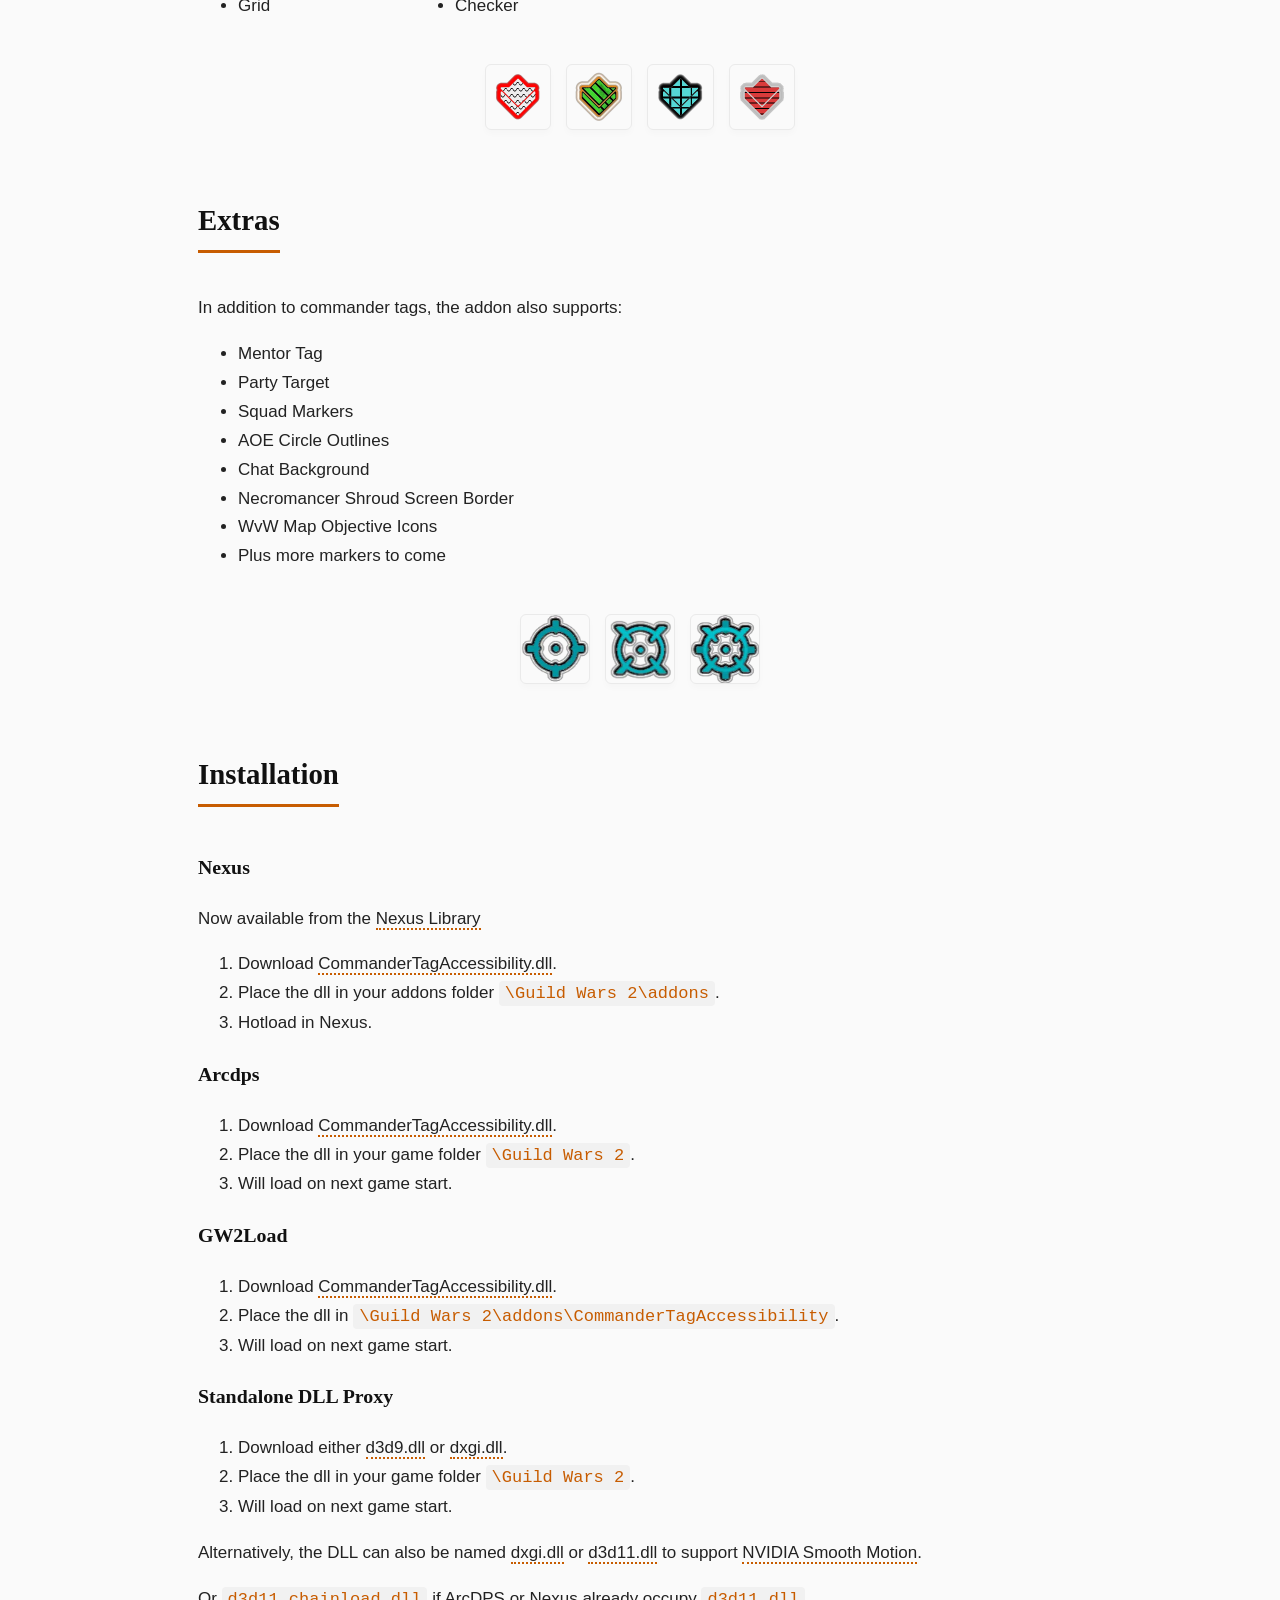
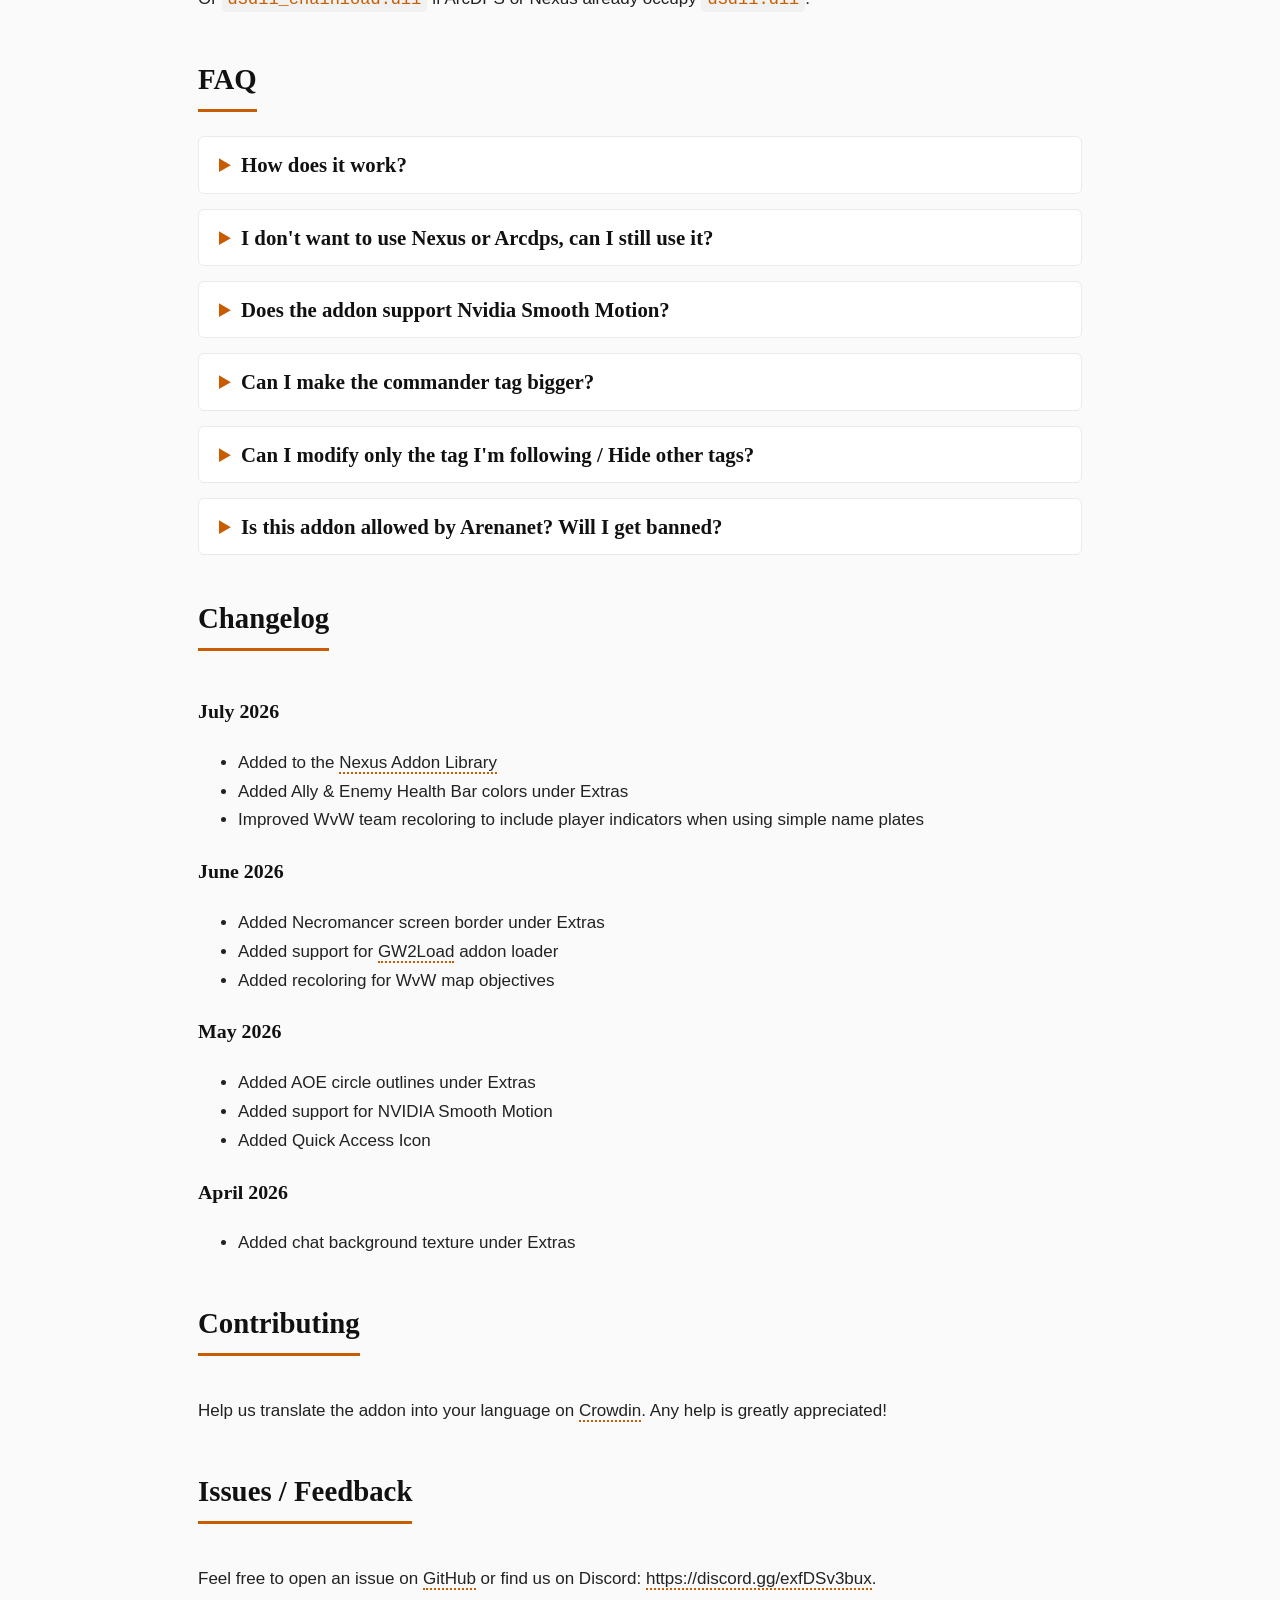
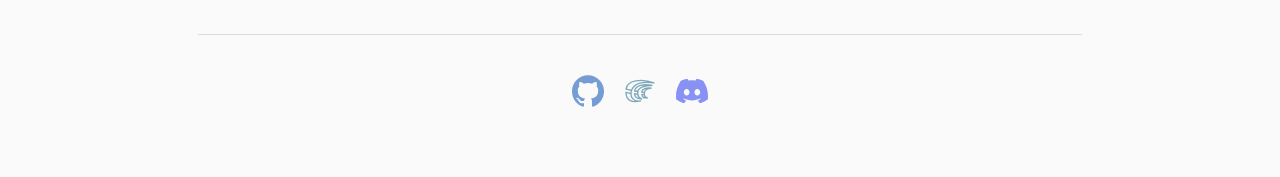
==== commit 46533d9d: "July website update" ====
--- a/website/index.html
+++ b/website/index.html
@@ -146,6 +146,7 @@
         <h2 id="installation">Installation</h2>
 
         <h3>Nexus</h3>
+        Now available from the <a href="https://raidcore.gg/gw2/addons/commander-tag-accessibility">Nexus Library</a>
         <ol>
             <li>Download <a
                     href="https://download.cta-addon.org/CommanderTagAccessibility.dll">CommanderTagAccessibility.dll</a>.
@@ -179,7 +180,8 @@
             <li>Place the dll in your game folder <code>\Guild Wars 2</code>.</li>
             <li>Will load on next game start.</li>
         </ol>
-        <p>Alternatively, the DLL can also be named <a href="https://download.cta-addon.org/d3d11.dll">d3d11.dll</a> to
+        <p>Alternatively, the DLL can also be named <a href="https://download.cta-addon.org/dxgi.dll">dxgi.dll</a> or <a
+                href="https://download.cta-addon.org/d3d11.dll">d3d11.dll</a> to
             support <a
                 href="https://nvidia.custhelp.com/app/answers/detail/a_id/5621/~/enabling-smooth-motion-in-nvidia-app"
                 target="_blank" rel="noopener noreferrer">NVIDIA Smooth Motion</a>.</p>
@@ -198,8 +200,8 @@
             <figure>
                 <a href="#settings-lightbox" class="lightbox-trigger"
                     aria-label="Enlarge settings interface screenshot">
-                    <img src="cta-settings-ui.webp" alt="In-game settings user interface for Commander Tag Accessibility"
-                        loading="lazy">
+                    <img src="cta-settings-ui.webp"
+                        alt="In-game settings user interface for Commander Tag Accessibility" loading="lazy">
                 </a>
                 <figcaption>In-game settings user interface. Click to enlarge.</figcaption>
             </figure>
@@ -229,13 +231,14 @@
             <summary>
                 <span style="display: inline-block;">Does the addon support Nvidia Smooth Motion?</span>
             </summary>
-            <p style="margin-top: 10px;"><a
+            <p style="margin-top: 10px;">Yes. <a
                     href="https://nvidia.custhelp.com/app/answers/detail/a_id/5621/~/enabling-smooth-motion-in-nvidia-app"
                     target="_blank" rel="noopener noreferrer">NVIDIA Smooth Motion</a> works great with Guild Wars 2,
-                however it isn't widely used because it is incompatible with both ArcDPS &amp; Nexus.</p>
-            <p style="margin-top: 10px;">By loading CTA as <code>d3d11.dll</code> or <code>d3d11_chainload.dll</code>,
-                we can enable NVIDIA Smooth Motion for this addon while also chainloading ArcDPS &amp; Nexus to make
-                them compatible.</p>
+                and is fully compatible with CTA, ArcDPS, and Nexus.</p>
+            <p style="margin-top: 10px;">To use Smoothmotion with standalone CTA, load as <code>dxgi.dll</code>,
+                <code>d3d11.dll</code>, or <code>d3d11_chainload.dll</code> if another addon is already occupying
+                <code>d3d11.dll</code>.
+            </p>
         </details>
 
         <details id="faq-increase-size">
@@ -288,6 +291,14 @@
 
         <h2>Changelog</h2>
 
+        <h3>July 2026</h3>
+        <ul>
+            <li>Added to the <a href="https://raidcore.gg/gw2/addons/commander-tag-accessibility" target="_blank"
+                    rel="noopener noreferrer">Nexus Addon Library</a></li>
+            <li>Added Ally & Enemy Health Bar colors under Extras</li>
+            <li>Improved WvW team recoloring to include player indicators when using simple name plates</li>
+        </ul>
+
         <h3>June 2026</h3>
         <ul>
             <li>Added Necromancer screen border under Extras</li>
@@ -388,7 +399,7 @@
       "name": "Does the addon support Nvidia Smooth Motion?",
       "acceptedAnswer": {
         "@type": "Answer",
-        "text": "Nvidia Smooth Motion works great with Guild Wars 2, however it isn't widely used because it is incompatible with both ArcDPS & Nexus. By loading CTA as d3d11.dll or d3d11_chainload.dll, we can enable NVIDIA Smooth Motion for this addon while also chainloading ArcDPS & Nexus to make them compatible."
+        "text": "Yes. NVIDIA Smooth Motion works great with Guild Wars 2, and is fully compatible with CTA, ArcDPS, and Nexus. To use Smoothmotion with standalone CTA, load as dxgi.dll, d3d11.dll, or d3d11_chainload.dll if another addon is already occupying d3d11.dll."
       }
     },
     {
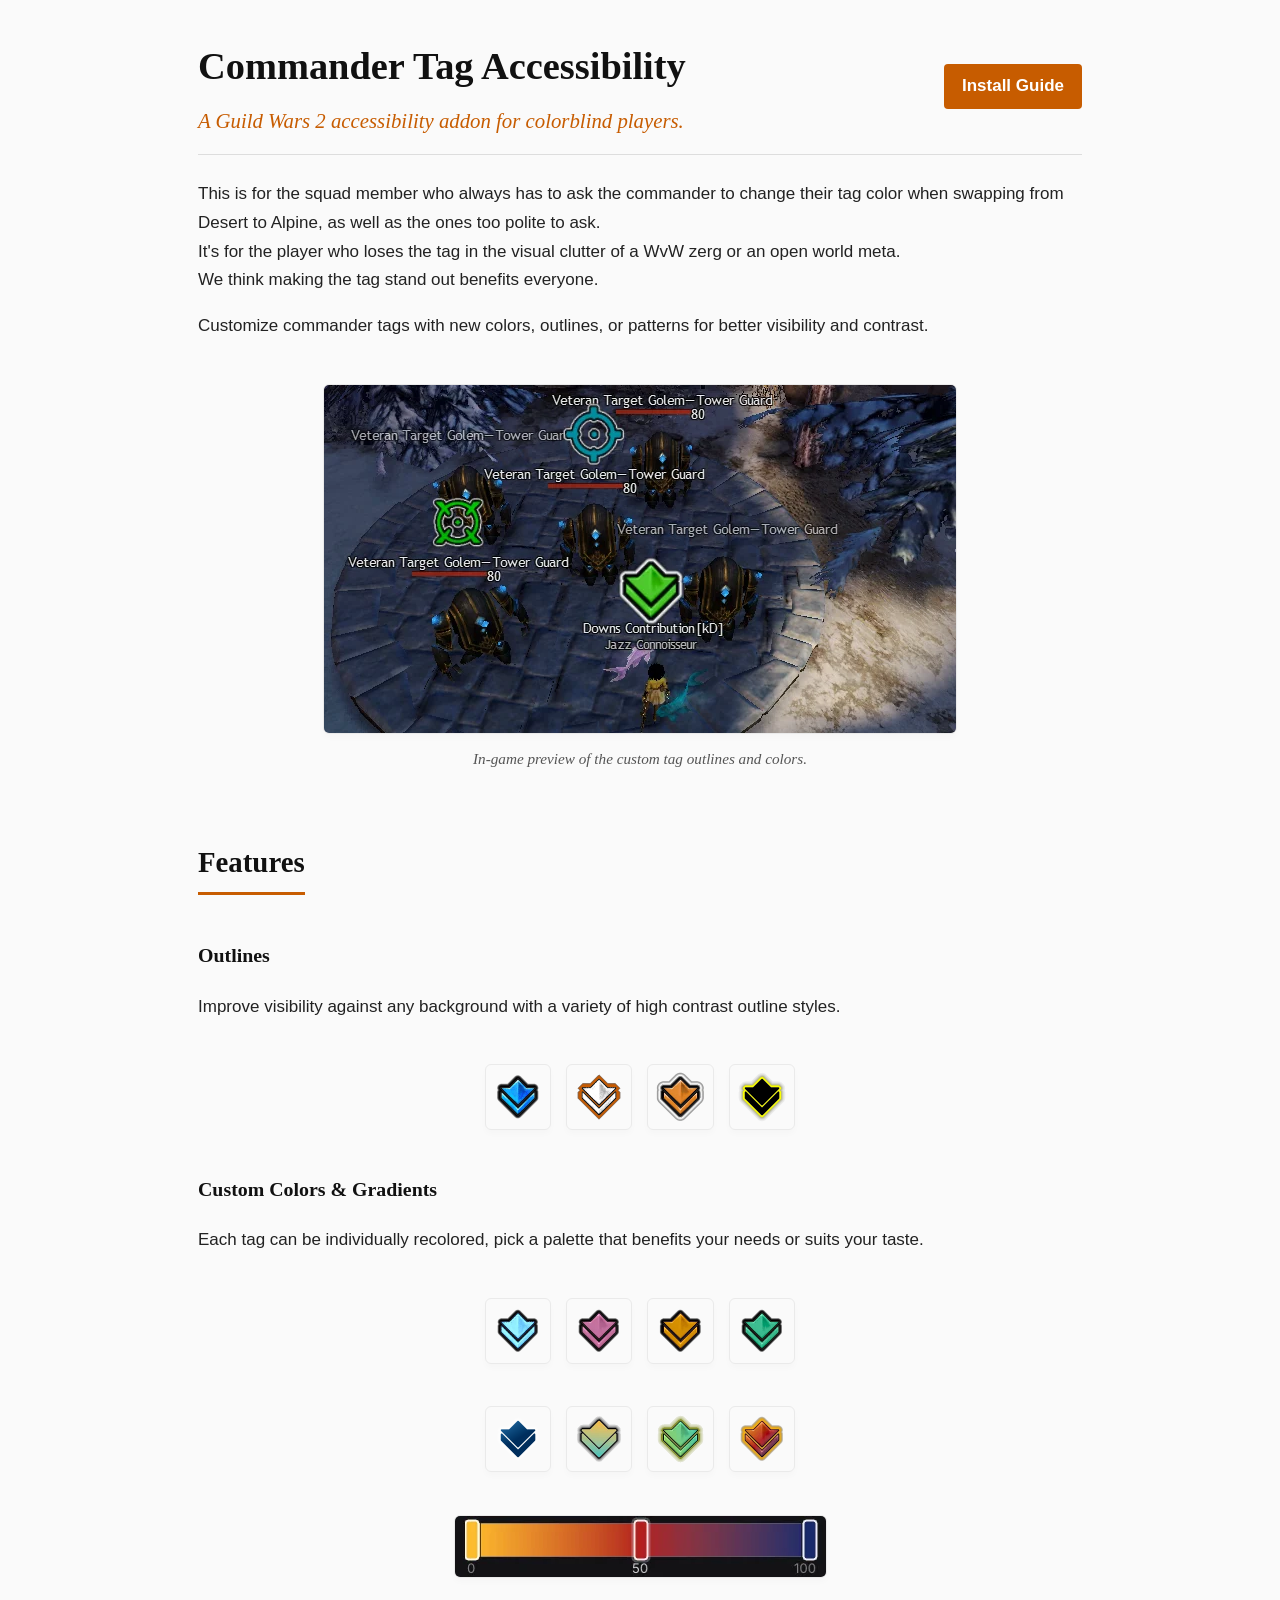
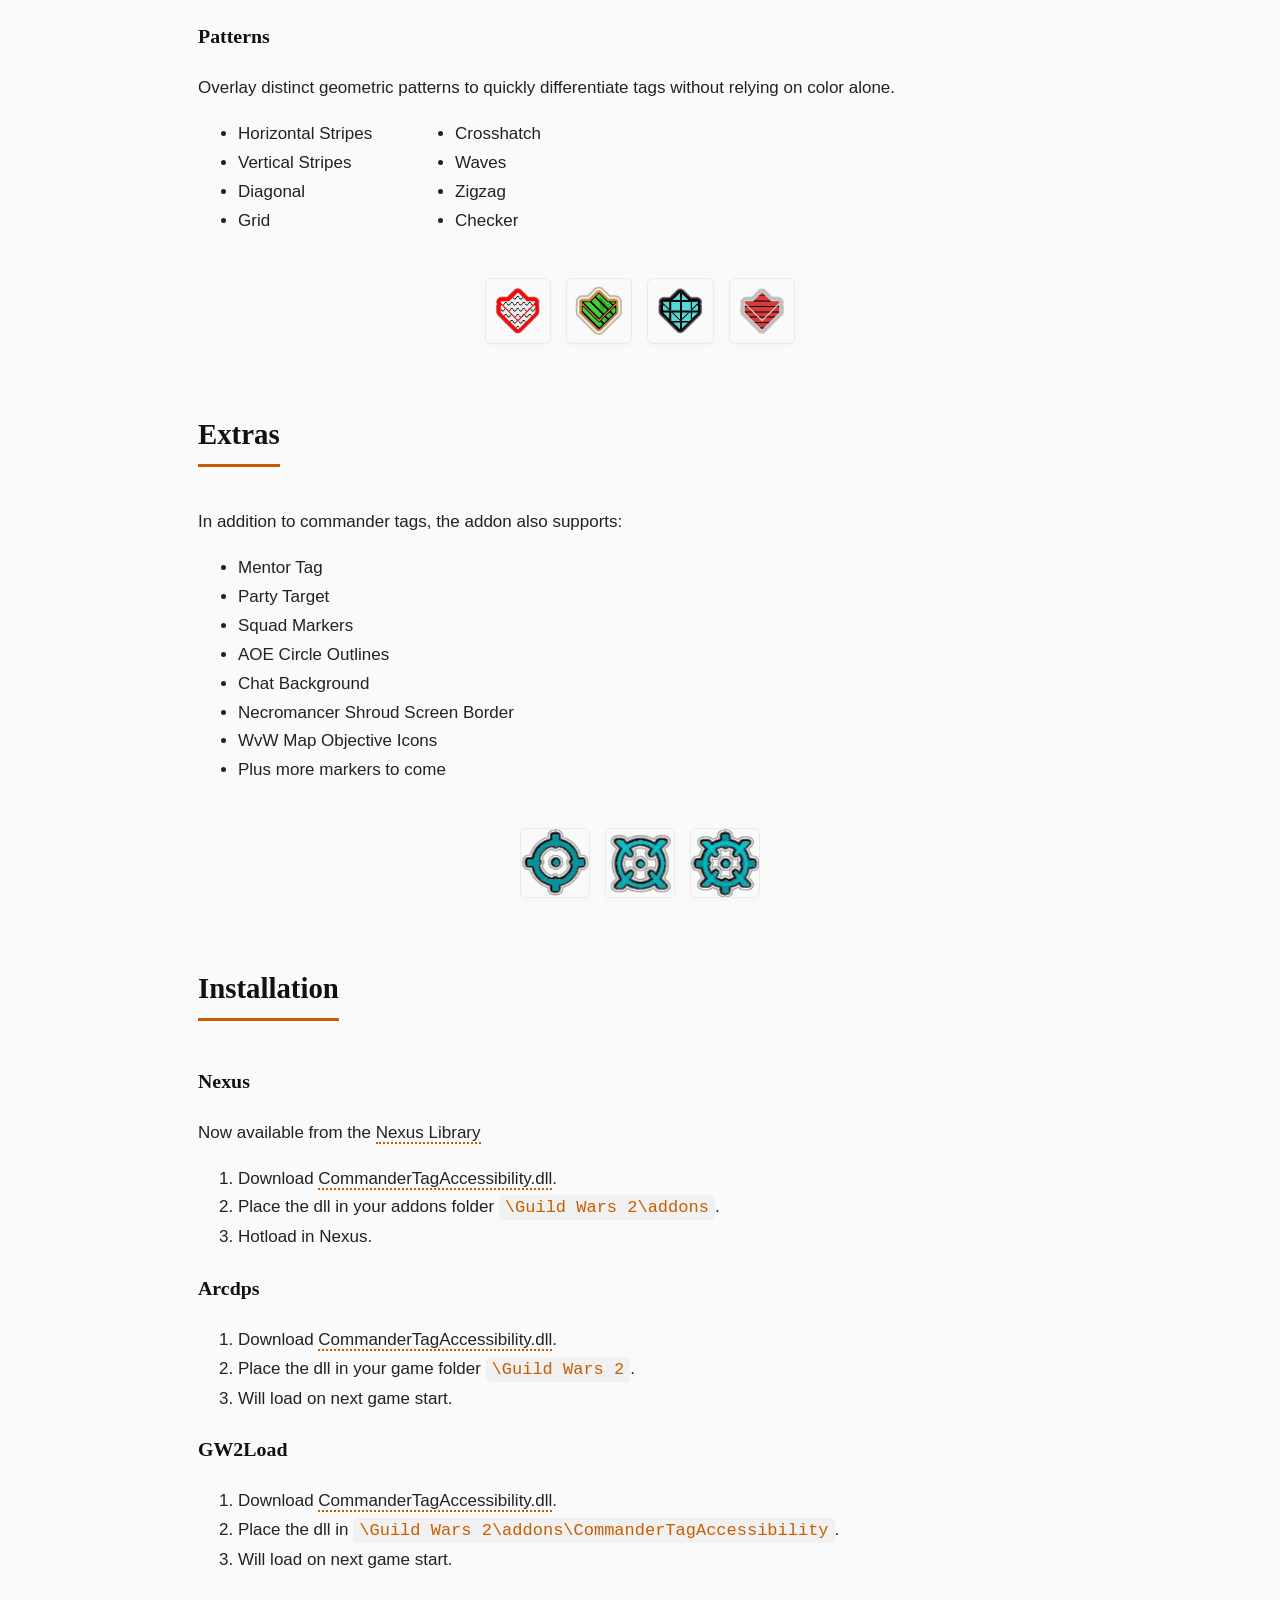
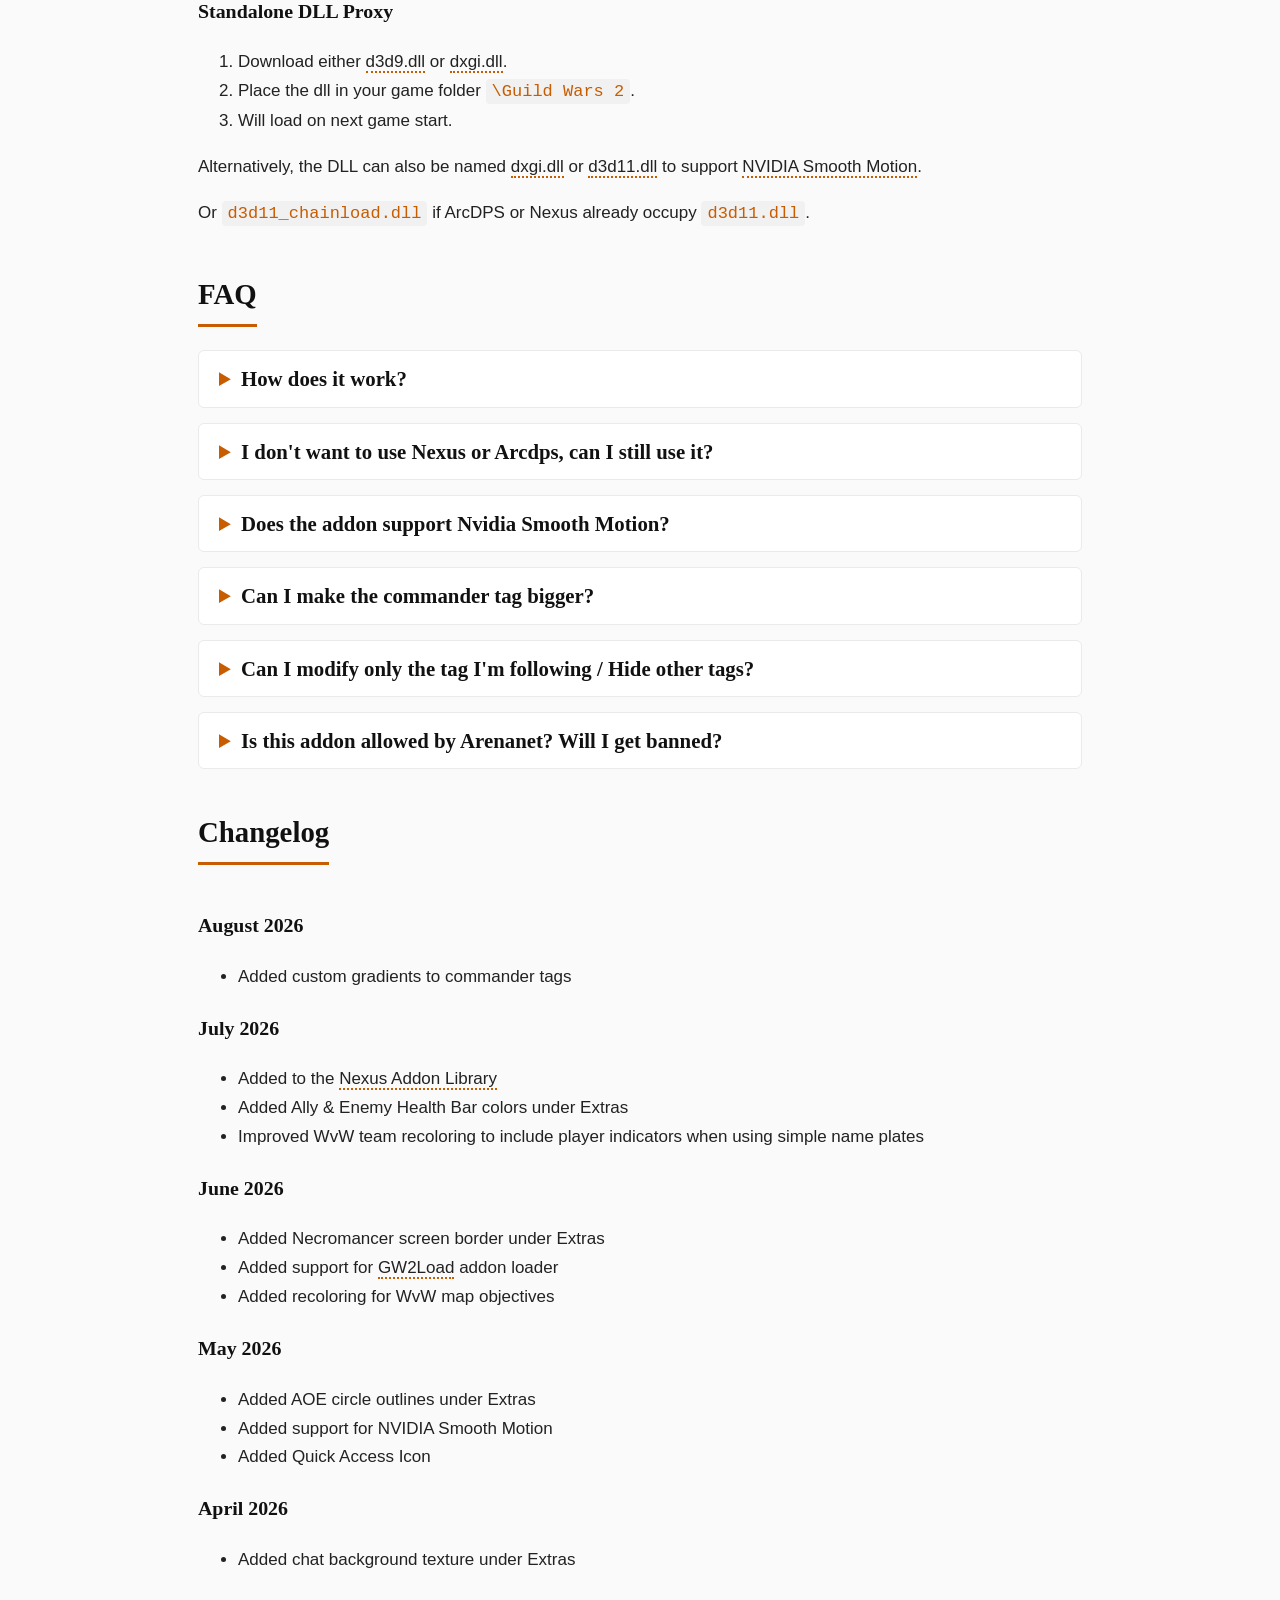
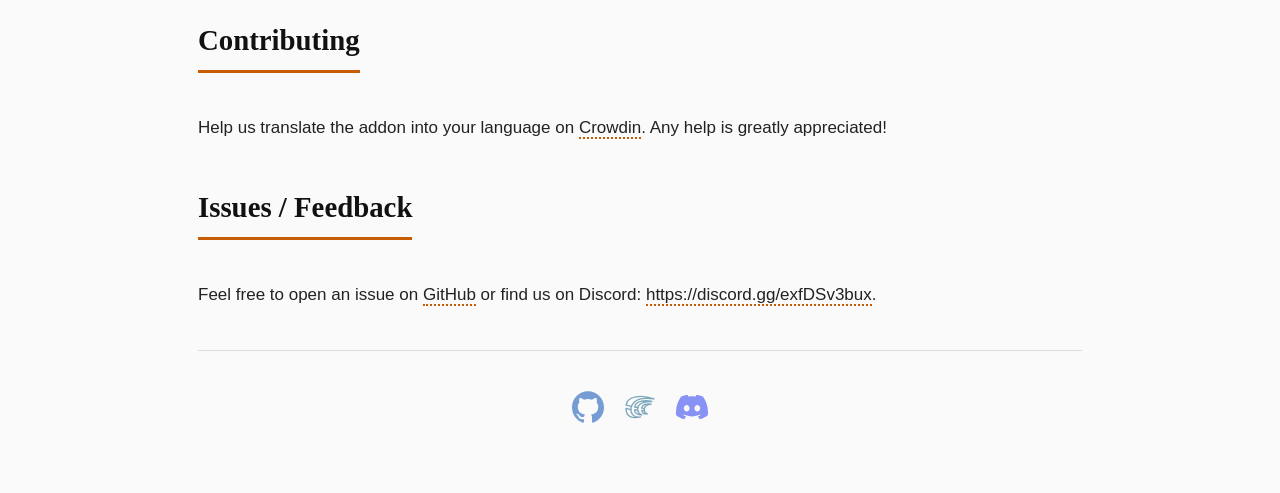
==== commit 1622e624: "Update website to announce gradients" ====
--- a/website/index.html
+++ b/website/index.html
@@ -91,7 +91,7 @@
             <img src="tag-glow-outline.webp" alt="Guild Wars 2 commander tag with a glow outline effect" loading="lazy">
         </div>
 
-        <h3>Custom Colors</h3>
+        <h3>Custom Colors & Gradients</h3>
         <p>Each tag can be individually recolored, pick a palette that benefits your needs or suits your taste.</p>
         <div class="recolor-preview-row">
             <img src="tag-recolor-cyan.webp" alt="Guild Wars 2 commander tag recolored cyan" loading="lazy">
@@ -99,6 +99,16 @@
             <img src="tag-recolor-orange.webp" alt="Guild Wars 2 commander tag recolored orange" loading="lazy">
             <img src="tag-recolor-green.webp" alt="Guild Wars 2 commander tag recolored green" loading="lazy">
         </div>
+
+        <div class="recolor-preview-row">
+            <img src="tag-gradient-blue.webp" alt="Guild Wars 2 commander tag with blue gradient" loading="lazy">
+            <img src="tag-gradient-cyan.webp" alt="Guild Wars 2 commander tag with cyan gradient" loading="lazy">
+            <img src="tag-gradient-green.webp" alt="Guild Wars 2 commander tag with green gradient" loading="lazy">
+            <img src="tag-gradient-red.webp" alt="Guild Wars 2 commander tag with red gradient" loading="lazy">
+        </div>
+        <figure>
+            <img src="gradient-picker.webp" alt="Gradient picker settings in the commander tag addon" loading="lazy">
+        </figure>
 
         <h3>Patterns</h3>
         <p>Overlay distinct geometric patterns to quickly differentiate tags without relying on color alone.</p>
@@ -291,6 +301,11 @@
 
         <h2>Changelog</h2>
 
+        <h3>August 2026</h3>
+        <ul>
+            <li>Added custom gradients to commander tags</li>
+        </ul>
+
         <h3>July 2026</h3>
         <ul>
             <li>Added to the <a href="https://raidcore.gg/gw2/addons/commander-tag-accessibility" target="_blank"
